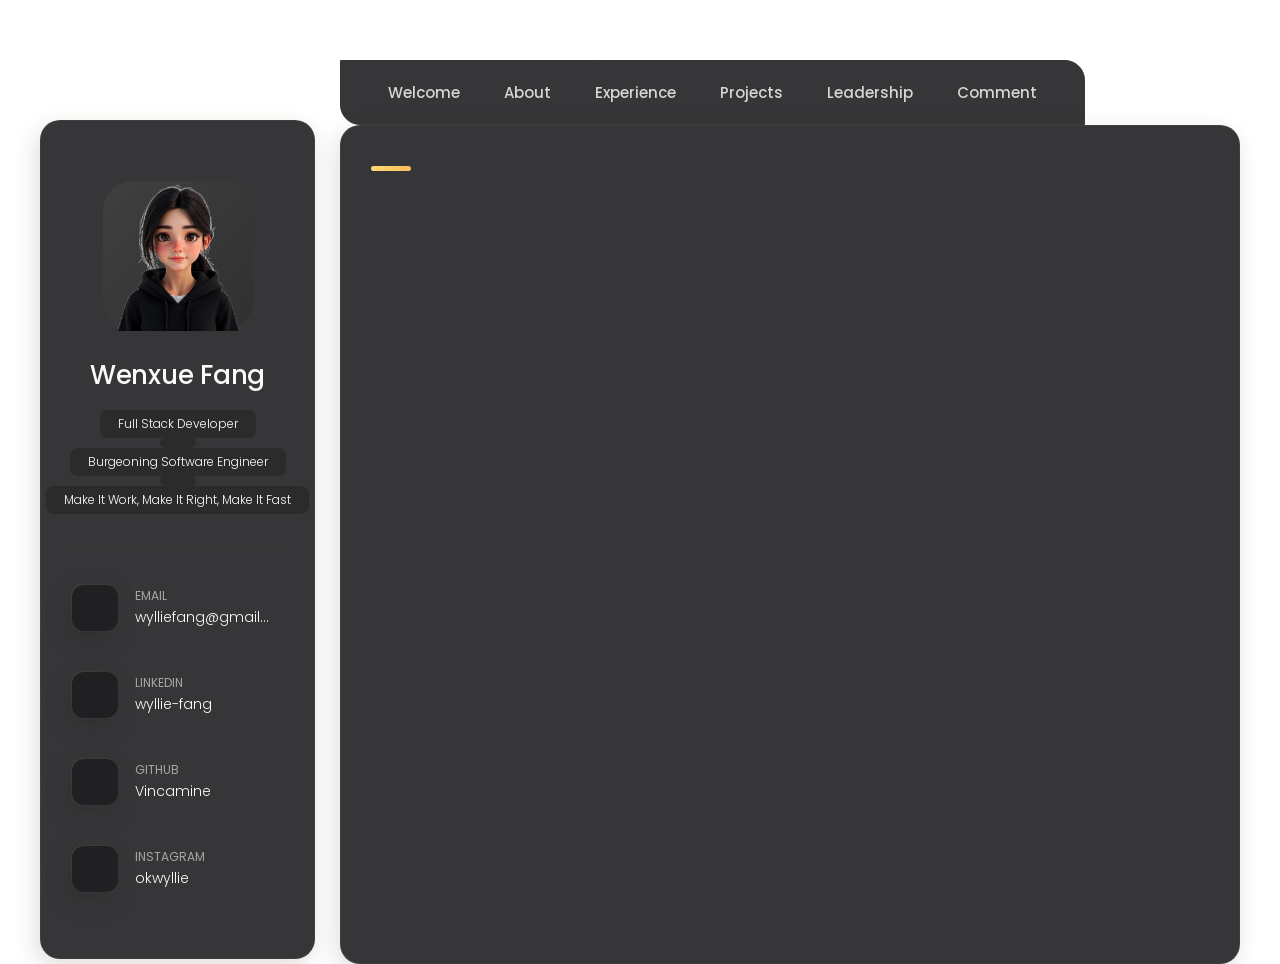
==== index.html @ ad5fe9ae "modify text" ====
<!DOCTYPE html>
<html lang="en">

<head>
  <meta charset="UTF-8">
  <meta http-equiv="X-UA-Compatible" content="IE=edge">
  <meta name="viewport" content="width=device-width, initial-scale=1.0">
  <title>Wenxue(Wyllie)'s E-Portfolio</title>

  <!--
    - favicon
  -->
  <link rel="shortcut icon" href="./assets/images/logo.ico" type="image/x-icon">

  <!--
    - custom css link
  -->
  <link rel="stylesheet" href="./assets/css/style.css">

  <!--
    - google font link
  -->
  <link rel="preconnect" href="https://fonts.googleapis.com">
  <link rel="preconnect" href="https://fonts.gstatic.com" crossorigin>
  <link href="https://fonts.googleapis.com/css2?family=Poppins:wght@300;400;500;600&display=swap" rel="stylesheet">
</head>

<body>

  <!--
    - #MAIN
  -->

  <main>

    <!--
      - #SIDEBAR
    -->

    <aside class="sidebar" data-sidebar>

      <div class="sidebar-info">

        <figure class="avatar-box">
          <img src="./assets/images/my-avatar.png" alt="Wenxue Fang" width="80">
        </figure>

        <div class="info-content">
          <h1 class="name" title="Wenxue Fang">Wenxue Fang</h1>
          <p class="title">Full Stack Developer</p>
          <p class="title"></p>
          <p class="title">Burgeoning Software Engineer</p>
          <p class="title"></p>
          <p class="title">Make It Work, Make It Right, Make It Fast</p>
        </div>

        <button class="info_more-btn" data-sidebar-btn>
          <span>Show Contacts</span>

          <ion-icon name="chevron-down"></ion-icon>
        </button>

      </div>

      <div class="sidebar-info_more">

        <div class="separator"></div>

        <ul class="contacts-list">

          <li class="contact-item">

            <div class="icon-box">
              <ion-icon name="mail-outline"></ion-icon>
            </div>

            <div class="contact-info">
              <p class="contact-title">Email</p>
              
              <a href="mailto:wylliefang@gmail.com" class="contact-link">wylliefang@gmail.com</a>
            </div>

          </li>

          <li class="contact-item">

            <div class="icon-box">
              <ion-icon name="logo-linkedin"></ion-icon>
            </div>

            <div class="contact-info">
              <p class="contact-title">LinkedIn</p>

              <a href="https://www.linkedin.com/in/wyllie-fang/" class="contact-link" target="_blank">wyllie-fang</a>
            </div>

          </li>

          <li class="contact-item">

            <div class="icon-box">
              <ion-icon name="logo-github"></ion-icon>
            </div>

            <div class="contact-info">
              <p class="contact-title">GitHub</p>

              <a href="https://github.com/Vincamine" class="contact-link" target="_blank">Vincamine</a>
            </div>

          </li>

          <li class="contact-item">

            <div class="icon-box">
              <ion-icon name="logo-instagram"></ion-icon>
            </div>

            <div class="contact-info">
              <p class="contact-title">Instagram</p>

              <a href="https://www.instagram.com/okwyllie" class="contact-link" target="_blank">okwyllie</a>
            </div>

          </li>  

        </ul>

        <div class="separator"></div>
      </div>
    </aside>


    <!--
      - #main-content
    -->

    <div class="main-content">

      <!--
        - #NAVBAR
      -->

      <nav class="navbar">

        <ul class="navbar-list">

          <li class="navbar-item">
            <button class="navbar-link" data-nav-link="welcome">Welcome</button>
          </li>

          <li class="navbar-item">
            <button class="navbar-link" data-nav-link="about">About</button>
          </li>

          <li class="navbar-item">
            <button class="navbar-link" data-nav-link="experience">Experience</button>
          </li>

          <li class="navbar-item">
            <button class="navbar-link" data-nav-link="projects">Projects</button>
          </li>

          <li class="navbar-item">
            <button class="navbar-link" data-nav-link="leadership">Leadership</button>
          </li>

          <li class="navbar-item">
            <button class="navbar-link" data-nav-link="comment">Comment</button>
          </li>

        </ul>

      </nav>

      <!--
        - #Welcome
      -->
      <article class="welcome active" data-page="welcome">
        <header>
          <h2 class="h2 article-title"></h2>
        </header>
        
        <!-- <section class="intro-section" data-aos="fade-up" data-aos-duration="1000">
          <div class="intro-content">
            <h3 class="h3">Congratulations, you’ve unlocked a software engineer!</h3>
            <h4 class="h4">
              I architect efficient, resilient, and high-performance solutions that empower developers and captivate users. With Python, JavaScript, Java, Go, and Swift, I craft scalable systems, blending algorithms, system architecture, and cloud computing with a passion for AI and AR.
            </h4>

            <h4 class="h4">
              I’m Wenxue (win-shur) Fang, you can also call me Wyllie. I turn engineering roadblocks into stepping stones.  I build. I solve. I innovate. Let’s go!
            </h4>
          </div>
          
        </section>

        <section class="video-pitch" data-aos="fade-up" data-aos-delay="200">
          <h3 class="section-title">Watch My Pitch</h3>
          <div class="video-container">
            <div class="video-placeholder">
              <ion-icon name="play-circle-outline" class="play-icon"></ion-icon>
              <span>Video Pitch Coming Soon</span>
            </div>
          </div>
        </section>

        <section class="cv-link-section" data-aos="fade-up" data-aos-delay="300">
          <a href="#" class="cv-button apple-button">
            <ion-icon name="document-text-outline"></ion-icon>
            <span>Download CV</span>
          </a>
        </section> -->

      </article>


      <!--
        - #ABOUT
      -->
      <article class="about" data-page="about">
        <header>
          <h2 class="h2 article-title"></h2>
        </header>

        <!--
          - Education
        -->
        <section class="timeline">

          <div class="title-wrapper">
            <div class="icon-box">
              <ion-icon name="book-outline"></ion-icon>
            </div>

            <h3 class="h3">Education</h3>
          </div>

          <ol class="timeline-list">

            <li class="timeline-item">

              <h4 class="h4 timeline-item-title">Northeastern University</h4>

              <span>Sep 2023 — Present</span>

              <p class="timeline-text">
                Master of Science in Computer Science | GPA: 4.0/4.0  
              </p>
            </li>
          </ol>

        </section>

        <!--
          - service
        -->

        <section class="service" data-aos="fade-up" data-aos-delay="200">

          <h3 class="h3 service-title">What I'm Doing</h3>

          <ul class="service-list">

            <li class="service-item" data-aos="flip-left" data-aos-delay="100">

              <div class="service-icon-box">
                <img src="./assets/images/icon-design.svg" alt="design icon" width="40">
              </div>

              <div class="service-content-box">
                <h4 class="h4 service-item-title">Web Development</h4>

                <p class="service-item-text">
                  Building scalable web applications using modern frameworks and best practices.
                </p>
              </div>

            </li>

            <li class="service-item" data-aos="flip-left" data-aos-delay="200">

              <div class="service-icon-box">
                <img src="./assets/images/icon-dev.svg" alt="Web development icon" width="40">
              </div>

              <div class="service-content-box">
                <h4 class="h4 service-item-title">Mobile Applications</h4>

                <p class="service-item-text">
                  Developing cross-platform mobile applications in ios that provide seamless experiences.
                </p>
              </div>

            </li>

            <li class="service-item" data-aos="flip-left" data-aos-delay="300">

              <div class="service-icon-box">
                <img src="./assets/images/icon-app.svg" alt="mobile app icon" width="40">
              </div>

              <div class="service-content-box">
                <h4 class="h4 service-item-title">System Design</h4>

                <p class="service-item-text">
                  I love System Design
                </p>
              </div>

            </li>

            <li class="service-item" data-aos="flip-left" data-aos-delay="400">

              <div class="service-icon-box">
                <img src="./assets/images/icon-photo.svg" alt="camera icon" width="40">
              </div>

              <div class="service-content-box">
                <h4 class="h4 service-item-title">Cloud Architecture</h4>

                <p class="service-item-text">
                  Designing and implementing scalable, resilient cloud-based solutions.
                </p>
              </div>

            </li>

          </ul>

        </section>


        <!--
          - testimonials
        -->

        <section class="testimonials" data-aos="fade-up" data-aos-delay="300">

          <h3 class="h3 testimonials-title">Testimonials</h3>

          <ul class="testimonials-list has-scrollbar">

            <li class="testimonials-item" data-aos="zoom-in" data-aos-delay="100">
              <div class="content-card" data-testimonials-item>

                <figure class="testimonials-avatar-box">
                  <img src="./assets/images/avatar-1.png" alt="Daniel lewis" width="60" data-testimonials-avatar>
                </figure>

                <h4 class="h4 testimonials-item-title" data-testimonials-title>Tony</h4>

                <div class="testimonials-text" data-testimonials-text>
                  <p>
                    Wyllie is an exceptional engineer with a keen eye for detail and the ability to solve complex problems elegantly.
                  </p>
                </div>

              </div>
            </li>

            <li class="testimonials-item" data-aos="zoom-in" data-aos-delay="200">
              <div class="content-card" data-testimonials-item>

                <figure class="testimonials-avatar-box">
                  <img src="./assets/images/avatar-2.png" alt="Jessica miller" width="60" data-testimonials-avatar>
                </figure>

                <h4 class="h4 testimonials-item-title" data-testimonials-title>Tamara</h4>

                <div class="testimonials-text" data-testimonials-text>
                  <p>
                    Working with Wyllie has been a transformative experience. His innovative approach to engineering challenges is inspiring.
                  </p>
                </div>

              </div>
            </li>

            <li class="testimonials-item" data-aos="zoom-in" data-aos-delay="300">
              <div class="content-card" data-testimonials-item>

                <figure class="testimonials-avatar-box">
                  <img src="./assets/images/avatar-3.png" alt="Emily evans" width="60" data-testimonials-avatar>
                </figure>

                <h4 class="h4 testimonials-item-title" data-testimonials-title>Theo</h4>

                <div class="testimonials-text" data-testimonials-text>
                  <p>
                    Wyllie's attention to both technical excellence and user experience sets him apart as a truly visionary developer.
                  </p>
                </div>

              </div>
            </li>

          </ul>

        </section>
      </article>
  
      <!--
        - #EXPERIENCE
      -->
      <article class="experience" data-page="experience">
        <header>
          <h2 class="h2 article-title"></h2>
        </header>

        

        <section class="timeline">

          <div class="title-wrapper">
            <div class="icon-box">
              <ion-icon name="book-outline"></ion-icon>
            </div>

            <h3 class="h3">Experience</h3>
          </div>

          <ol class="timeline-list">

            <li class="timeline-item">

              <h4 class="h4 timeline-item-title">Software Engineer Intern</h4>

              <span>2015 — Present</span>

              <p class="timeline-text">
                Fill me in
              </p>

            </li>

            <li class="timeline-item">

              <h4 class="h4 timeline-item-title">Software Engineer</h4>

              <span>2013 — 2015</span>

              <p class="timeline-text">
                Fill me in
              </p>

            </li>

            <li class="timeline-item">

              <h4 class="h4 timeline-item-title">Founder & Owner & Full Stack Software Developer</h4>

              <span>2010 — 2013</span>

              <p class="timeline-text">
                Fill me in
              </p>

            </li>

          </ol>

        </section>

      </article>

      <!--
        - #PROJECTS
      -->
      <article class="projects" data-page="projects">
        <header>
          <h2 class="h2 article-title"></h2>
        </header>

        <section class="projects">

          <ul class="filter-list">

            <li class="filter-item">
              <button class="active" data-filter-btn>All</button>
            </li>

            <li class="filter-item">
              <button data-filter-btn>Web design</button>
            </li>

            <li class="filter-item">
              <button data-filter-btn>Applications</button>
            </li>

            <li class="filter-item">
              <button data-filter-btn>Web development</button>
            </li>

          </ul>

          <div class="filter-select-box">

            <button class="filter-select" data-select>

              <div class="select-value" data-select-value>Select category</div>

              <div class="select-icon">
                <ion-icon name="chevron-down"></ion-icon>
              </div>

            </button>

            <ul class="select-list">

              <li class="select-item">
                <button data-select-item>All</button>
              </li>

              <li class="select-item">
                <button data-select-item>Web design</button>
              </li>

              <li class="select-item">
                <button data-select-item>Applications</button>
              </li>

              <li class="select-item">
                <button data-select-item>Web development</button>
              </li>

            </ul>

          </div>

          <ul class="project-list">

            <li class="project-item  active" data-filter-item data-category="web development">
              <a href="#">

                <figure class="project-img">
                  <div class="project-item-icon-box">
                    <ion-icon name="eye-outline"></ion-icon>
                  </div>

                  <img src="./assets/images/project-1.jpg" alt="project-1" loading="lazy">
                </figure>

                <h3 class="project-title">project-1</h3>

                <p class="project-category">Web development</p>

              </a>
            </li>

            <li class="project-item  active" data-filter-item data-category="web development">
              <a href="#">

                <figure class="project-img">
                  <div class="project-item-icon-box">
                    <ion-icon name="eye-outline"></ion-icon>
                  </div>

                  <img src="./assets/images/project-2.png" alt="project-2" loading="lazy">
                </figure>

                <h3 class="project-title">project-2</h3>

                <p class="project-category">Web development</p>

              </a>
            </li>

            <li class="project-item  active" data-filter-item data-category="web design">
              <a href="#">

                <figure class="project-img">
                  <div class="project-item-icon-box">
                    <ion-icon name="eye-outline"></ion-icon>
                  </div>

                  <img src="./assets/images/project-3.jpg" alt="project-3" loading="lazy">
                </figure>

                <h3 class="project-title">project-3</h3>

                <p class="project-category">Web design</p>

              </a>
            </li>

            <li class="project-item  active" data-filter-item data-category="applications">
              <a href="#">

                <figure class="project-img">
                  <div class="project-item-icon-box">
                    <ion-icon name="eye-outline"></ion-icon>
                  </div>

                  <img src="./assets/images/project-4.png" alt="project-4" loading="lazy">
                </figure>

                <h3 class="project-title">project-4</h3>

                <p class="project-category">Applications</p>

              </a>
            </li>

            <li class="project-item  active" data-filter-item data-category="web design">
              <a href="#">

                <figure class="project-img">
                  <div class="project-item-icon-box">
                    <ion-icon name="eye-outline"></ion-icon>
                  </div>

                  <img src="./assets/images/project-5.png" alt="project-5" loading="lazy">
                </figure>

                <h3 class="project-title">project-5</h3>

                <p class="project-category">Web design</p>

              </a>
            </li>

            <li class="project-item  active" data-filter-item data-category="web design">
              <a href="#">

                <figure class="project-img">
                  <div class="project-item-icon-box">
                    <ion-icon name="eye-outline"></ion-icon>
                  </div>

                  <img src="./assets/images/project-6.png" alt="project-6" loading="lazy">
                </figure>

                <h3 class="project-title">project-6</h3>

                <p class="project-category">Web design</p>

              </a>
            </li>

            <li class="project-item  active" data-filter-item data-category="web development">
              <a href="#">

                <figure class="project-img">
                  <div class="project-item-icon-box">
                    <ion-icon name="eye-outline"></ion-icon>
                  </div>

                  <img src="./assets/images/project-7.png" alt="project-7" loading="lazy">
                </figure>

                <h3 class="project-title">project-7</h3>

                <p class="project-category">Web development</p>

              </a>
            </li>

          </ul>

        </section>

      </article>

      <!--
        - #LEADERSHIP
      -->
      <article class="leadership" data-page="leadership">
        <header>
          <h2 class="h2 article-title"></h2>
        </header>

        <!-- <section class="leadership-philosophy" data-aos="fade-up">
          <h3 class="h3">My Leadership Approach</h3>
          
          <div class="philosophy-content">
            <p>
              I believe in customer-centered product development that prioritizes solving real user problems. My approach focuses on empathy, clarity, and continuous iteration.
            </p>
            
            <div class="leadership-principles" data-aos="fade-up" data-aos-delay="200">
              <div class="principle-item">
                <div class="principle-icon">
                  <ion-icon name="people-outline"></ion-icon>
                </div>
                <div class="principle-content">
                  <h4>Empathetic Leadership</h4>
                  <p>Understanding team members' strengths and creating an environment where everyone can thrive.</p>
                </div>
              </div>
              
              <div class="principle-item">
                <div class="principle-icon">
                  <ion-icon name="bulb-outline"></ion-icon>
                </div>
                <div class="principle-content">
                  <h4>Innovation Focus</h4>
                  <p>Encouraging creative thinking and calculated risk-taking to drive breakthrough solutions.</p>
                </div>
              </div>
              
              <div class="principle-item">
                <div class="principle-icon">
                  <ion-icon name="analytics-outline"></ion-icon>
                </div>
                <div class="principle-content">
                  <h4>Data-Driven Decisions</h4>
                  <p>Using metrics and feedback to continuously improve products and processes.</p>
                </div>
              </div>
            </div>
          </div>
        </section> -->
      
      </article>

      <!--
        - #COMMENT
      -->
      <article class="comment" data-page="comment">
        <header>
          <h2 class="h2 article-title"></h2>
        </header>
        
        <section class="mapbox" data-mapbox>
          <figure>
            <iframe
              src="https://www.google.com/maps/embed?pb=!1m18!1m12!1m3!1d199666.5651251294!2d-121.58334177520186!3d38.56165006739519!2m3!1f0!2f0!3f0!3m2!1i1024!2i768!4f13.1!3m3!1m2!1s0x809ac672b28397f9%3A0x921f6aaa74197fdb!2sSacramento%2C%20CA%2C%20USA!5e0!3m2!1sen!2sbd!4v1647608789441!5m2!1sen!2sbd"
              width="400" height="300" loading="lazy"></iframe>
          </figure>
        </section>

        <section class="contact-form">

          <h3 class="h3 form-title">Contact Form</h3>

          <form action="#" class="form" data-form>

            <div class="input-wrapper">
              <input type="text" name="fullname" class="form-input" placeholder="Full name" required data-form-input>

              <input type="email" name="email" class="form-input" placeholder="Email address" required data-form-input>
            </div>

            <textarea name="message" class="form-input" placeholder="Your Message" required data-form-input></textarea>

            <button class="form-btn" type="submit" disabled data-form-btn>
              <ion-icon name="paper-plane"></ion-icon>
              <span>Send Message</span>
            </button>

          </form>

        </section>

      </article>

    </div>

  </main>


  <!--
    - custom js link
  -->
  <script src="./assets/js/script.js"></script>

  <!--
    - ionicon link
  -->
  <script type="module" src="https://unpkg.com/ionicons@5.5.2/dist/ionicons/ionicons.esm.js"></script>
  <script nomodule src="https://unpkg.com/ionicons@5.5.2/dist/ionicons/ionicons.js"></script>
  
  <script src="water-ripple.js"></script>

  <div class="background-fallback"></div>


</body>

</html>
---- assets/css/style.css ----
/*-----------------------------------*\
  #style.css
\*-----------------------------------*/

/**
 * copyright 2022 @codewithsadee
 */ 

/*-----------------------------------*\
  #CUSTOM PROPERTY
\*-----------------------------------*/

:root {

  /**
   * colors
   */

  /* gradient */

  --bg-gradient-onyx: linear-gradient(
    to bottom right, 
    hsl(240, 1%, 25%) 3%, 
    hsl(0, 0%, 19%) 97%
  );
  --bg-gradient-jet: linear-gradient(
    to bottom right, 
    hsla(240, 1%, 18%, 0.251) 0%, 
    hsla(240, 2%, 11%, 0) 100%
  ), hsl(240, 2%, 13%);
  --bg-gradient-yellow-1: linear-gradient(
    to bottom right, 
    hsl(45, 100%, 71%) 0%, 
    hsla(36, 100%, 69%, 0) 50%
  );
  --bg-gradient-yellow-2: linear-gradient(
    135deg, 
    hsla(45, 100%, 71%, 0.251) 0%, 
    hsla(35, 100%, 68%, 0) 59.86%
  ), hsl(240, 2%, 13%);
  --border-gradient-onyx: linear-gradient(
    to bottom right, 
    hsl(0, 0%, 25%) 0%, 
    hsla(0, 0%, 25%, 0) 50%
  );
  --text-gradient-yellow: linear-gradient(
    to right, 
    hsl(45, 100%, 72%), 
    hsl(35, 100%, 68%)
  );

  /* solid */

   --jet: hsl(0, 0%, 22%);
   --onyx: hsl(240, 1%, 17%);
   --eerie-black-1: hsl(240, 2%, 13%);
   --eerie-black-2: hsl(240, 2%, 12%);
   --smoky-black: hsl(0, 0%, 7%);
   --white-1: hsl(0, 0%, 100%);
   --white-2: hsl(0, 0%, 98%);
   --orange-yellow-crayola: hsl(45, 100%, 72%);
   --vegas-gold: hsl(45, 54%, 58%);
   --light-gray: hsl(0, 0%, 84%);
   --light-gray-70: hsla(0, 0%, 84%, 0.7);
   --bittersweet-shimmer: hsl(0, 43%, 51%);
   --apple-blue: hsl(210, 100%, 50%);
   --apple-gray: hsl(0, 0%, 15%);
   --apple-silver: hsl(0, 0%, 88%);


   /* Apple-inspired gradients */
  --apple-gradient-blue: linear-gradient(
    135deg,
    hsl(199, 98%, 48%) 0%,
    hsl(199, 98%, 58%) 100%
  );
  --apple-gradient-black: linear-gradient(
    to bottom,
    hsl(0, 0%, 20%) 0%,
    hsl(0, 0%, 10%) 100%
  );

  /**
   * typography
   */

  /* font-family */
  --ff-poppins: 'Poppins', sans-serif;

  /* font-size */
  --fs-1: 24px;
  --fs-2: 18px;
  --fs-3: 17px;
  --fs-4: 16px;
  --fs-5: 15px;
  --fs-6: 14px;
  --fs-7: 13px;
  --fs-8: 11px;

  /* font-weight */
  --fw-300: 300;
  --fw-400: 400;
  --fw-500: 500;
  --fw-600: 600;

  /**
   * shadow
   */
  
  --shadow-1: -4px 8px 24px hsla(0, 0%, 0%, 0.25);
  --shadow-2: 0 16px 30px hsla(0, 0%, 0%, 0.25);
  --shadow-3: 0 16px 40px hsla(0, 0%, 0%, 0.25);
  --shadow-4: 0 25px 50px hsla(0, 0%, 0%, 0.15);
  --shadow-5: 0 24px 80px hsla(0, 0%, 0%, 0.25);

  /**
   * transition
   */

  --transition-1: 0.25s ease;
  --transition-2: 0.5s ease-in-out;
}

/*-----------------------------------*\
  #RESET
\*-----------------------------------*/

*, *::before, *::after {
  margin: 0;
  padding: 0;
  box-sizing: border-box;
}

a { text-decoration: none; }

li { list-style: none; }

img, ion-icon, a, button, time, span { display: block; }

button {
  font: inherit;
  background: none;
  border: none;
  text-align: left;
  cursor: pointer;
}

input, textarea {
  display: block;
  width: 100%;
  background: none;
  font: inherit;
}

::selection {
  background: var(--orange-yellow-crayola);
  color: var(--smoky-black);
}

:focus { outline-color: var(--orange-yellow-crayola); }

html { font-family: var(--ff-poppins); }

/* body { 
  background: var(--smoky-black);
  color: var(--white-2);
} */

/*-----------------------------------*\
  #REUSED STYLE
\*-----------------------------------*/

.sidebar,
article {
  background: var(--eerie-black-2);
  border: 1px solid var(--jet);
  border-radius: 20px;
  padding: 15px;
  box-shadow: var(--shadow-1);
  z-index: 1;
}

.separator {
  width: 100%;
  height: 1px;
  background: var(--jet);
  margin: 16px 0;
}

.icon-box {
  position: relative;
  background: var(--border-gradient-onyx);
  width: 30px;
  height: 30px;
  border-radius: 8px;
  display: flex;
  justify-content: center;
  align-items: center;
  font-size: 16px;
  color: var(--orange-yellow-crayola);
  box-shadow: var(--shadow-1);
  z-index: 1;
}

.icon-box::before {
  content: "";
  position: absolute;
  inset: 1px;
  background: var(--eerie-black-1);
  border-radius: inherit;
  z-index: -1;
}

.icon-box ion-icon { --ionicon-stroke-width: 35px; }

article { display: none; }

article.active {
  display: block;
  animation: fade 0.5s ease backwards;
}

@keyframes fade {
  0% { opacity: 0; }
  100% { opacity: 1; }
}

.h2,
.h3,
.h4,
.h5 {
  color: var(--white-2);
  text-transform: capitalize;
}

.h2 { font-size: var(--fs-1); }
.h3 { font-size: var(--fs-2); }
.h4 { font-size: var(--fs-4); }
.h5 {
  font-size: var(--fs-7);
  font-weight: var(--fw-500);
}

.article-title {
  position: relative;
  padding-bottom: 7px;
  margin-bottom: 30px;
}

.article-title::after {
  content: "";
  position: absolute;
  bottom: 0;
  left: 0;
  width: 30px;
  height: 3px;
  background: var(--text-gradient-yellow);
  border-radius: 3px;
}

.has-scrollbar::-webkit-scrollbar {
  width: 5px; /* for vertical scrollbar */
  height: 5px; /* for horizontal scrollbar */
}

.has-scrollbar::-webkit-scrollbar-track {
  background: var(--onyx);
  border-radius: 5px;
}

.has-scrollbar::-webkit-scrollbar-thumb {
  background: var(--orange-yellow-crayola);
  border-radius: 5px;
}

.has-scrollbar::-webkit-scrollbar-button { width: 20px; }

.content-card {
  position: relative;
  background: var(--border-gradient-onyx);
  padding: 15px;
  padding-top: 45px;
  border-radius: 14px;
  box-shadow: var(--shadow-2);
  cursor: pointer;
  z-index: 1;
}

.content-card::before {
  content: "";
  position: absolute;
  inset: 1px;
  background: var(--bg-gradient-jet);
  border-radius: inherit;
  z-index: -1;
}

/*-----------------------------------*\
  #MAIN
\*-----------------------------------*/

main {
  margin: 15px 12px;
  margin-bottom: 75px;
  min-width: 259px;
}

/*-----------------------------------*\
  #SIDEBAR
\*-----------------------------------*/

.sidebar {
  margin-bottom: 15px;
  max-height: 112px;
  overflow: hidden;
  transition: var(--transition-2);
}

.sidebar.active { max-height: 405px; }

.sidebar-info {
  position: relative;
  display: flex;
  justify-content: flex-start;
  align-items: center;
  gap: 15px;
}

.avatar-box {
  background: var(--bg-gradient-onyx);
  border-radius: 20px;
}

.info-content .name {
  color: var(--white-2);
  font-size: var(--fs-3);
  font-weight: var(--fw-500);
  letter-spacing: -0.25px;
  margin-bottom: 10px;
}

.info-content .title {
  color: var(--white-1);
  background: var(--onyx);
  font-size: var(--fs-8);
  font-weight: var(--fw-300);
  width: max-content;
  padding: 3px 12px;
  border-radius: 8px;
}

.info_more-btn {
  position: absolute;
  top: -15px;
  right: -15px;
  border-radius: 0 15px;
  font-size: 13px;
  color: var(--orange-yellow-crayola);
  background: var(--border-gradient-onyx);
  padding: 10px;
  box-shadow: var(--shadow-2);
  transition: var(--transition-1);
  z-index: 1;
}

.info_more-btn::before {
  content: "";
  position: absolute;
  inset: 1px;
  border-radius: inherit;
  background: var(--bg-gradient-jet);
  transition: var(--transition-1);
  z-index: -1;
}

.info_more-btn:hover,
.info_more-btn:focus { background: var(--bg-gradient-yellow-1); }

.info_more-btn:hover::before,
.info_more-btn:focus::before { background: var(--bg-gradient-yellow-2); }

.info_more-btn span { display: none; }

.sidebar-info_more {
  opacity: 0;
  visibility: hidden;
  transition: var(--transition-2);
}

.sidebar.active .sidebar-info_more {
  opacity: 1;
  visibility: visible;
}

.contacts-list {
  display: grid;
  grid-template-columns: 1fr;
  gap: 16px;
}

.contact-item {
  min-width: 100%;
  display: flex;
  align-items: center;
  gap: 16px;
}

.contact-info {
  overflow: hidden;
  display: flex;
  flex-direction: column;
  width: 100%;
  max-width: calc(100% - 46px);
  padding-right: 15px;
  margin: 8px 0;
}

.contact-title {
  color: var(--light-gray-70);
  font-size: var(--fs-8);
  text-transform: uppercase;
  margin-bottom: 2px;
}

.contact-info :is(.contact-link, time, address) {
  color: var(--white-2);
  font-size: var(--fs-7);
}

.contact-link {
  display: inline-block;
  width: auto;
  max-width: 100%;
  overflow: hidden;
  text-overflow: ellipsis;
  white-space: nowrap;
  font-size: 13px;
  color: #FAFAFA;
  font-family: Poppins, sans-serif;
}

.contact-info address { font-style: normal; }

.social-list {
  display: flex;
  justify-content: flex-start;
  align-items: center;
  gap: 15px;
  padding-bottom: 4px;
  padding-left: 7px;
}

.social-item .social-link {
  color: var(--light-gray-70);
  font-size: 18px;
}

.social-item .social-link:hover { color: var(--light-gray); }

/*-----------------------------------*\
  #NAVBAR
\*-----------------------------------*/

.navbar {
  position: fixed;
  bottom: 0;
  left: 0;
  width: 100%;
  background: hsla(240, 1%, 17%, 0.75);
  backdrop-filter: blur(10px);
  border: 1px solid var(--jet);
  border-radius: 12px 12px 0 0;
  box-shadow: var(--shadow-2);
  z-index: 5;
}

.navbar-list {
  display: flex;
  flex-wrap: wrap;
  justify-content: center;
  align-items: center;
  padding: 0 10px;
}

.navbar-link {
  color: var(--light-gray);
  font-size: var(--fs-8);
  padding: 20px 7px;
  transition: transform 0.2s, box-shadow 0.2s, color var(--transition-1);
}

.navbar-link:hover {
  color: var(--light-gray-70);
  transform: translateY(-3px);
  box-shadow: 0 5px 15px rgba(0, 0, 0, 0.3);
}

.navbar-link:active {
  transform: scale(0.95);
  color: var(--orange-yellow-crayola);
  box-shadow: 0 0 8px rgba(74, 134, 232, 0.7);
}

.navbar-link.active { color: var(--orange-yellow-crayola); }

/*-----------------------------------*\
  #ABOUT
\*-----------------------------------*/

.about .article-title { margin-bottom: 15px; }

.about-text {
  color: var(--light-gray);
  font-size: var(--fs-6);
  font-weight: var(--fw-300);
  line-height: 1.6;
}

.about-text p { margin-bottom: 15px; }

/**
 * #service 
 */

.service { margin-bottom: 35px; }

.service-title { margin-bottom: 20px; }

.service-list {
  display: grid;
  grid-template-columns: 1fr;
  gap: 20px;
}

.service-item {
  position: relative;
  background: var(--border-gradient-onyx);
  padding: 20px;
  border-radius: 14px;
  box-shadow: var(--shadow-2);
  z-index: 1;
}

.service-item::before {
  content: "";
  position: absolute;
  inset: 1px;
  background: var(--bg-gradient-jet);
  border-radius: inherit;
  z-index: -1;
}

.service-icon-box { margin-bottom: 10px; }

.service-icon-box img { margin: auto; }

.service-content-box { text-align: center; }

.service-item-title { margin-bottom: 7px; }

.service-item-text {
  color: var(--light-gray);
  font-size: var(--fs-6);
  font-weight: var(--fw-3);
  line-height: 1.6;
}

/**
 * #testimonials 
 */

.testimonials { margin-bottom: 30px; }

.testimonials-title { margin-bottom: 20px; }

.testimonials-list {
  display: flex;
  justify-content: flex-start;
  align-items: flex-start;
  gap: 15px;
  margin: 0 -15px;
  padding: 25px 15px;
  padding-bottom: 35px;
  overflow-x: auto;
  scroll-behavior: smooth;
  overscroll-behavior-inline: contain;
  scroll-snap-type: inline mandatory;
}

.testimonials-item {
  min-width: 100%;
  scroll-snap-align: center;
}

.testimonials-avatar-box {
  position: absolute;
  top: 0;
  left: 0;
  transform: translate(15px, -25px);
  background: var(--bg-gradient-onyx);
  border-radius: 14px;
  box-shadow: var(--shadow-1);
}

.testimonials-item-title { margin-bottom: 7px; }

.testimonials-text {
  color: var(--light-gray);
  font-size: var(--fs-6);
  font-weight: var(--fw-300);
  line-height: 1.6;
  display: -webkit-box;
  line-clamp: 4;
  -webkit-line-clamp: 4;
  -webkit-box-orient: vertical;
  overflow: hidden;
}

/**
 * #testimonials-modal
 */

.modal-container {
  position: fixed;
  top: 0;
  left: 0;
  width: 100%;
  height: 100%;
  display: flex;
  justify-content: center;
  align-items: center;
  overflow-y: auto;
  overscroll-behavior: contain;
  z-index: 20;
  pointer-events: none;
  visibility: hidden;
}

.modal-container::-webkit-scrollbar { display: none; }

.modal-container.active {
  pointer-events: all;
  visibility: visible;
}

.overlay {
  position: fixed;
  top: 0;
  left: 0;
  width: 100%;
  height: 100vh;
  background: hsl(0, 0%, 5%);
  opacity: 0;
  visibility: hidden;
  pointer-events: none;
  z-index: 1;
  transition: var(--transition-1);
}

.overlay.active {
  opacity: 0.8;
  visibility: visible;
  pointer-events: all;
}

.testimonials-modal {
  background: var(--eerie-black-2);
  position: relative;
  padding: 15px;
  margin: 15px 12px;
  border: 1px solid var(--jet);
  border-radius: 14px;
  box-shadow: var(--shadow-5);
  transform: scale(1.2);
  opacity: 0;
  transition: var(--transition-1);
  z-index: 2;
}

.modal-container.active .testimonials-modal {
  transform: scale(1);
  opacity: 1;
}

.modal-close-btn {
  position: absolute;
  top: 15px;
  right: 15px;
  background: var(--onyx);
  border-radius: 8px;
  width: 32px;
  height: 32px;
  display: flex;
  justify-content: center;
  align-items: center;
  color: var(--white-2);
  font-size: 18px;
  opacity: 0.7;
}

.modal-close-btn:hover,
.modal-close-btn:focus { opacity: 1; }

.modal-close-btn ion-icon { --ionicon-stroke-width: 50px; }

.modal-avatar-box {
  background: var(--bg-gradient-onyx);
  width: max-content;
  border-radius: 14px;
  margin-bottom: 15px;
  box-shadow: var(--shadow-2);
}

.modal-img-wrapper > img { display: none; }

.modal-title { margin-bottom: 4px; }

.modal-content time {
  font-size: var(--fs-6);
  color: var(--light-gray-70);
  font-weight: var(--fw-300);
  margin-bottom: 10px;
}

.modal-content p {
  color: var(--light-gray);
  font-size: var(--fs-6);
  font-weight: var(--fw-300);
  line-height: 1.6;
}

/*-----------------------------------*\
  #RESUME
\*-----------------------------------*/

/**
 * education and experience 
 */

.timeline { margin-bottom: 30px; }

.timeline .title-wrapper {
  display: flex;
  align-items: center;
  gap: 15px;
  margin-bottom: 25px;
}

.timeline-list {
  font-size: var(--fs-6);
  margin-left: 45px;
}

.timeline-item { position: relative; }

.timeline-item:not(:last-child) { margin-bottom: 20px; }

.timeline-item-title {
  font-size: var(--fs-6);
  line-height: 1.3;
  margin-bottom: 7px;
}

.timeline-list span {
  color: var(--vegas-gold);
  font-weight: var(--fw-400);
  line-height: 1.6;
}

.timeline-item:not(:last-child)::before {
  content: "";
  position: absolute;
  top: -25px;
  left: -30px;
  width: 1px;
  height: calc(100% + 50px);
  background: var(--jet);
}

.timeline-item::after {
  content: "";
  position: absolute;
  top: 5px;
  left: -33px;
  height: 6px;
  width: 6px;
  background: var(--text-gradient-yellow);
  border-radius: 50%;
  box-shadow: 0 0 0 4px var(--jet);
}

.timeline-text {
  color: var(--light-gray);
  font-weight: var(--fw-300);
  line-height: 1.6;
}

/*-----------------------------------*\
  #PORTFOLIO
\*-----------------------------------*/

.filter-list { display: none; }

.filter-select-box {
  position: relative;
  margin-bottom: 25px;
}

.filter-select {
  background: var(--eerie-black-2);
  color: var(--light-gray);
  display: flex;
  justify-content: space-between;
  align-items: center;
  width: 100%;
  padding: 12px 16px;
  border: 1px solid var(--jet);
  border-radius: 14px;
  font-size: var(--fs-6);
  font-weight: var(--fw-300);
}

.filter-select.active .select-icon { transform: rotate(0.5turn); }

.select-list {
  background: var(--eerie-black-2);
  position: absolute;
  top: calc(100% + 6px);
  width: 100%;
  padding: 6px;
  border: 1px solid var(--jet);
  border-radius: 14px;
  z-index: 2;
  opacity: 0;
  visibility: hidden;
  pointer-events: none;
  transition: 0.15s ease-in-out;
}

.filter-select.active + .select-list {
  opacity: 1;
  visibility: visible;
  pointer-events: all;
}

.select-item button {
  background: var(--eerie-black-2);
  color: var(--light-gray);
  font-size: var(--fs-6);
  font-weight: var(--fw-300);
  text-transform: capitalize;
  width: 100%;
  padding: 8px 10px;
  border-radius: 8px;
}

.select-item button:hover { --eerie-black-2: hsl(240, 2%, 20%); }

.project-list {
  display: grid;
  grid-template-columns: 1fr;
  gap: 30px;
  margin-bottom: 10px;
}

.project-item { display: none; }

.project-item.active {
  display: block;
  animation: scaleUp 0.25s ease forwards;
}

@keyframes scaleUp {
  0% { transform: scale(0.5); }
  100% { transform: scale(1); }
}

.project-item > a { width: 100%; }

.project-img {
  position: relative;
  width: 100%;
  height: 200px;
  border-radius: 16px;
  overflow: hidden;
  margin-bottom: 15px;
}

.project-img::before {
  content: "";
  position: absolute;
  top: 0;
  left: 0;
  width: 100%;
  height: 100%;
  background: transparent;
  z-index: 1;
  transition: var(--transition-1);
}

.project-item > a:hover .project-img::before { background: hsla(0, 0%, 0%, 0.5); }

.project-item-icon-box {
  --scale: 0.8;
  background: var(--jet);
  color: var(--orange-yellow-crayola);
  position: absolute;
  top: 50%;
  left: 50%;
  transform: translate(-50%, -50%) scale(var(--scale));
  font-size: 20px;
  padding: 18px;
  border-radius: 12px;
  opacity: 0;
  z-index: 1;
  transition: var(--transition-1);
}

.project-item > a:hover .project-item-icon-box {
  --scale: 1;
  opacity: 1;
}

.project-item-icon-box ion-icon { --ionicon-stroke-width: 50px; }

.project-img img {
  width: 100%;
  height: 100%;
  object-fit: cover;
  transition: var(--transition-1);
}

.project-item > a:hover img { transform: scale(1.1); }

.project-title,
.project-category { margin-left: 10px; }

.project-title {
  color: var(--white-2);
  font-size: var(--fs-5);
  font-weight: var(--fw-400);
  text-transform: capitalize;
  line-height: 1.3;
}

.project-category {
  color: var(--light-gray-70);
  font-size: var(--fs-6);
  font-weight: var(--fw-300);
}

/*-----------------------------------*\
  #CONTACT
\*-----------------------------------*/

.mapbox {
  position: relative;
  height: 250px;
  width: 100%;
  border-radius: 16px;
  margin-bottom: 30px;
  border: 1px solid var(--jet);
  overflow: hidden;
}

.mapbox figure { height: 100%; }

.mapbox iframe {
  width: 100%;
  height: 100%;
  border: none;
  filter: grayscale(1) invert(1);
}

.contact-form { margin-bottom: 10px; }

.form-title { margin-bottom: 20px; }

.input-wrapper {
  display: grid;
  grid-template-columns: 1fr;
  gap: 25px;
  margin-bottom: 25px;
}

.form-input {
  color: var(--white-2);
  font-size: var(--fs-6);
  font-weight: var(--fw-400);
  padding: 13px 20px;
  border: 1px solid var(--jet);
  border-radius: 14px;
  outline: none;
}

.form-input::placeholder { font-weight: var(--fw-500); }

.form-input:focus { border-color: var(--orange-yellow-crayola); }

textarea.form-input {
  min-height: 100px;
  height: 120px;
  max-height: 200px;
  resize: vertical;
  margin-bottom: 25px;
}

textarea.form-input::-webkit-resizer { display: none; }

.form-input:focus:invalid { border-color: var(--bittersweet-shimmer); }

.form-btn {
  position: relative;
  width: 100%;
  background: var(--border-gradient-onyx);
  color: var(--orange-yellow-crayola);
  display: flex;
  justify-content: center;
  align-items: center;
  gap: 10px;
  padding: 13px 20px;
  border-radius: 14px;
  font-size: var(--fs-6);
  text-transform: capitalize;
  box-shadow: var(--shadow-3);
  z-index: 1;
  transition: var(--transition-1);
}

.form-btn::before {
  content: "";
  position: absolute;
  inset: 1px;
  background: var(--bg-gradient-jet);
  border-radius: inherit;
  z-index: -1;
  transition: var(--transition-1);
}

.form-btn ion-icon { font-size: 16px; }

.form-btn:hover { background: var(--bg-gradient-yellow-1); }

.form-btn:hover::before { background: var(--bg-gradient-yellow-2); }

.form-btn:disabled {
  opacity: 0.7;
  cursor: not-allowed;
}

.form-btn:disabled:hover { background: var(--border-gradient-onyx); }

.form-btn:disabled:hover::before { background: var(--bg-gradient-jet); }

/*-----------------------------------*\
  #RESPONSIVE
\*-----------------------------------*/

/* Default styles are mobile-first */

/* Extra small devices (480px and up) */
@media (min-width: 480px) {
  .project-img,
  .blog-banner-box { height: auto; }
  
  .clients-item { min-width: calc(33.33% - 10px); }
}

/* Small devices (580px and up) */
@media (min-width: 580px) {
  /* Typography updates */
  :root {
    --fs-1: 32px;
    --fs-2: 24px;
    --fs-3: 26px;
    --fs-4: 18px;
    --fs-6: 15px;
    --fs-7: 15px;
    --fs-8: 12px;
  }

  /* Sidebar & article layout */
  .sidebar, article {
    width: 520px;
    margin-inline: auto;
    padding: 30px;
  }

  /* Article title styling */
  .article-title {
    font-weight: var(--fw-600);
    padding-bottom: 15px;
  }

  .article-title::after {
    width: 40px;
    height: 5px;
  }

  /* Icon box sizing */
  .icon-box {
    width: 48px;
    height: 48px;
    border-radius: 12px;
    font-size: 18px;
  }

  /* Main content spacing */
  main {
    margin-top: 60px;
    margin-bottom: 100px;
  }

  /* Sidebar adjustments */
  .sidebar {
    max-height: 180px;
    margin-bottom: 30px;
  }

  .sidebar.active { max-height: 584px; }
  .sidebar-info { gap: 25px; }
  .avatar-box { border-radius: 30px; }
  .avatar-box img { width: 120px; }
  .info-content .name { margin-bottom: 15px; }
  .info-content .title { padding: 5px 18px; }

  /* More button styles */
  .info_more-btn {
    top: -30px;
    right: -30px;
    padding: 10px 15px;
  }

  .info_more-btn span {
    display: block;
    font-size: var(--fs-8);
  }

  .info_more-btn ion-icon { display: none; }
  .separator { margin: 32px 0; }
  .contacts-list { gap: 20px; }

  .contact-info {
    max-width: calc(100% - 64px);
    width: calc(100% - 64px);
  }

  /* Navbar adjustments */
  .navbar { border-radius: 20px 20px 0 0; }
  .navbar-list { gap: 20px; }
  .navbar-link { --fs-8: 14px; }

  /* About section */
  .about .article-title { margin-bottom: 20px; }
  .about-text { margin-bottom: 40px; }

  /* Service section */
  .service-item {
    display: flex;
    justify-content: flex-start;
    align-items: flex-start;
    gap: 18px;
    padding: 30px;
  }

  .service-icon-box {
    margin-bottom: 0;
    margin-top: 5px;
  }

  .service-content-box { text-align: left; }

  /* Testimonials section */
  .testimonials-title { margin-bottom: 25px; }

  .testimonials-list {
    gap: 30px;
    margin: 0 -30px;
    padding: 30px;
    padding-bottom: 35px;
  }

  .content-card {
    padding: 30px;
    padding-top: 25px;
  }

  .testimonials-avatar-box {
    transform: translate(30px, -30px);
    border-radius: 20px;
  }

  .testimonials-avatar-box img { width: 80px; }

  .testimonials-item-title {
    margin-bottom: 10px;
    margin-left: 95px;
  }

  .testimonials-text {
    line-clamp: 2;
    -webkit-line-clamp: 2;
  }

  /* Modal styles */
  .modal-container { padding: 20px; }

  .testimonials-modal {
    display: flex;
    justify-content: flex-start;
    align-items: stretch;
    gap: 25px;
    padding: 30px;
    border-radius: 20px;
  }

  .modal-img-wrapper {
    display: flex;
    flex-direction: column;
    align-items: center;
  }

  .modal-avatar-box {
    border-radius: 18px;
    margin-bottom: 0;
  }

  .modal-avatar-box img { width: 65px; }

  .modal-img-wrapper > img {
    display: block;
    flex-grow: 1;
    width: 35px;
  }

  /* Clients section */
  .clients-list {
    gap: 50px;
    margin: 0 -30px;
    padding: 45px;
    scroll-padding-inline: 45px;
  }

  .clients-item { min-width: calc(33.33% - 35px); }

  /* Resume section */
  .timeline-list { margin-left: 65px; }
  .timeline-item:not(:last-child)::before { left: -40px; }
  
  .timeline-item::after {
    height: 8px;
    width: 8px;
    left: -43px;
  }

  .skills-item:not(:last-child) { margin-bottom: 25px; }

  /* Portfolio & Blog */
  .project-img, .blog-banner-box { border-radius: 16px; }
  .blog-posts-list { gap: 30px; }
  .blog-content { padding: 25px; }

  /* Contact section */
  .mapbox {
    height: 380px;
    border-radius: 18px;
  }

  .input-wrapper {
    gap: 30px;
    margin-bottom: 30px;
  }

  .form-input { padding: 15px 20px; }
  textarea.form-input { margin-bottom: 30px; }
  
  .form-btn {
    --fs-6: 16px;
    padding: 16px 20px;
  }

  .form-btn ion-icon { font-size: 18px; }
}

/* Medium devices (768px and up) */
@media (min-width: 768px) {
  .sidebar, article { width: 700px; }
  .has-scrollbar::-webkit-scrollbar-button { width: 100px; }

  /* Sidebar changes */
  .contacts-list {
    grid-template-columns: 1fr 1fr;
    gap: 30px 15px;
  }

  /* Navbar */
  .navbar-link { --fs-8: 15px; }

  /* Testimonials modal */
  .testimonials-modal {
    gap: 35px;
    max-width: 680px;
  }

  .modal-avatar-box img { width: 80px; }

  /* Portfolio section */
  .filter-select-box { display: none; }

  .filter-list {
    display: flex;
    justify-content: flex-start;
    align-items: center;
    gap: 25px;
    padding-left: 5px;
    margin-bottom: 30px;
  }

  .filter-item button {
    color: var(--light-gray);
    font-size: var(--fs-5);
    transition: var(--transition-1);
  }

  .filter-item button:hover { color: var(--light-gray-70); }
  .filter-item button.active { color: var(--orange-yellow-crayola); }

  /* Portfolio and blog grid */
  .project-list, .blog-posts-list { grid-template-columns: 1fr 1fr; }

  /* Contact form */
  .input-wrapper { grid-template-columns: 1fr 1fr; }

  .form-btn {
    width: max-content;
    margin-left: auto;
  }
}

/* Large devices (1024px and up) */
@media (min-width: 1024px) {
  /* Shadow adjustments */
  :root {
    --shadow-1: -4px 8px 24px hsla(0, 0%, 0%, 0.125);
    --shadow-2: 0 16px 30px hsla(0, 0%, 0%, 0.125);
    --shadow-3: 0 16px 40px hsla(0, 0%, 0%, 0.125);
  }

  /* Layout adjustments */
  .sidebar, article {
    width: 950px;
    box-shadow: var(--shadow-5);
  }

  /* Main content */
  main { margin-bottom: 60px; }

  .main-content {
    position: relative;
    width: max-content;
    margin: auto;
  }

  /* Navbar position */
  .navbar {
    position: absolute;
    bottom: auto;
    top: 0;
    left: auto;
    right: 0;
    width: max-content;
    border-radius: 0 20px;
    padding: 0 20px;
    box-shadow: none;
  }

  .navbar-list {
    gap: 30px;
    padding: 0 20px;
  }

  .navbar-link { font-weight: var(--fw-500); }

  /* Service grid */
  .service-list {
    grid-template-columns: 1fr 1fr;
    gap: 20px 25px;
  }

  /* Testimonials and clients */
  .testimonials-item { min-width: calc(50% - 15px); }
  .clients-item { min-width: calc(25% - 38px); }

  /* Portfolio grid */
  .project-list { grid-template-columns: repeat(3, 1fr); }

  /* Blog */
  .blog-banner-box { height: 230px; }
  
  /* Sidebar width adjustment */
  .sidebar {
    width: 650px;
    max-width: 30%;
  }
}

/* Extra large devices (1250px and up) */
@media (min-width: 1250px) {
  /* Scrollbar styling */
  body::-webkit-scrollbar { width: 20px; }
  body::-webkit-scrollbar-track { background: var(--smoky-black); }

  body::-webkit-scrollbar-thumb {
    border: 5px solid var(--smoky-black);
    background: hsla(0, 0%, 100%, 0.1);
    border-radius: 20px;
    box-shadow: inset 1px 1px 0 hsla(0, 0%, 100%, 0.11),
                inset -1px -1px 0 hsla(0, 0%, 100%, 0.11);
  }

  body::-webkit-scrollbar-thumb:hover { background: hsla(0, 0%, 100%, 0.15); }
  body::-webkit-scrollbar-button { height: 60px; }

  /* Layout adjustments */
  .sidebar, article { width: auto; }
  article { min-height: 100%; }

  /* Main content layout */
  main {
    max-width: 1200px;
    margin-inline: auto;
    display: flex;
    justify-content: center;
    align-items: stretch;
    gap: 25px;
  }

  .main-content {
    min-width: 75%;
    width: 75%;
    margin: 0;
  }

  /* Sidebar styling */
  .sidebar {
    position: sticky;
    top: 60px;
    max-height: max-content;
    height: 100%;
    margin-bottom: 0;
    padding-top: 60px;
    z-index: 1;
  }

  .sidebar-info { flex-direction: column; }
  .avatar-box img { width: 150px; }

  .info-content .name {
    white-space: nowrap;
    text-align: center;
  }

  .info-content .title { margin: auto; }
  .info_more-btn { display: none; }

  .sidebar-info_more {
    opacity: 1;
    visibility: visible;
  }

  .contacts-list { grid-template-columns: 1fr; }

  .contact-info :is(.contact-link) {
    white-space: nowrap;
    overflow: hidden;
    text-overflow: ellipsis;
  }

  .contact-info :is(.contact-link, time, address) {
    --fs-7: 14px;
    font-weight: var(--fw-300);
  }

  .separator:last-of-type {
    margin: 15px 0;
    opacity: 0;
  }

  .social-list { justify-content: center; }

  /* Resume */
  .timeline-text { max-width: 700px; }
}

/* Data page visibility */
[data-page] {
  display: none;
}

[data-page].active {
  display: block;
}

/* Navigation button effects */
.nav-button {
  transition: transform 0.2s, box-shadow 0.2s;
}

.nav-button:active {
  transform: scale(0.95);
  box-shadow: 0 0 8px rgba(0, 100, 255, 0.7);
}

.nav-button:hover {
  transform: translateY(-3px);
  box-shadow: 0 5px 15px rgba(0, 0, 0, 0.3);
}


/* water ripple */

/* Ensure the ripple effect sits behind content */
body {
  background: transparent !important;
  position: relative;
}

/* Enhance content visibility over the ripple */
.sidebar, 
article, 
.service-item, 
.content-card, 
.timeline-item,
.navbar {
  position: relative;
  z-index: 2;
  background: rgba(19, 19, 22, 0.85) !important;
  backdrop-filter: blur(5px); /* Subtle blur for depth */
}

/* Add subtle reflections to match water theme */
.sidebar, 
article, 
.service-item, 
.testimonials-item .content-card {
  border: 1px solid rgba(255, 255, 255, 0.05);
  box-shadow: var(--shadow-1), 
              0 0 15px rgba(255, 215, 0, 0.05); /* Golden glow matching your orange-yellow theme */
}

/* Add subtle animations to icons to simulate floating on water */
.icon-box,
.service-icon-box {
  animation: floating 3s ease-in-out infinite;
}

/* Add ripple effect to interactive elements */
.info_more-btn,
.navbar-link,
.form-btn,
.social-link {
  position: relative;
  overflow: hidden;
}

.info_more-btn::after,
.navbar-link::after,
.form-btn::after,
.social-link::after {
  content: '';
  position: absolute;
  top: 50%;
  left: 50%;
  width: 5px;
  height: 5px;
  background: rgba(255, 215, 0, 0.3); /* Matches your orange-yellow-crayola */
  opacity: 0;
  border-radius: 100%;
  transform: scale(1, 1) translate(-50%, -50%);
  transform-origin: 50% 50%;
}

.info_more-btn:focus:not(:active)::after,
.navbar-link:focus:not(:active)::after,
.form-btn:focus:not(:active)::after,
.social-link:focus:not(:active)::after {
  animation: ripple 1s ease-out;
}

@keyframes ripple {
  0% {
    transform: scale(0, 0);
    opacity: 0.5;
  }
  100% {
    transform: scale(100, 100);
    opacity: 0;
  }
}

@keyframes floating {
  0% { transform: translateY(0px); }
  50% { transform: translateY(-5px); }
  100% { transform: translateY(0px); }
}

/* Enhance testimonial cards to look like they're floating on water */
.testimonials-item .content-card {
  transition: transform 0.3s ease, box-shadow 0.3s ease;
}

.testimonials-item .content-card:hover {
  transform: translateY(-8px);
  box-shadow: 0 12px 30px rgba(0, 0, 0, 0.2), 
              0 0 20px rgba(255, 215, 0, 0.1); /* Golden highlight */
}

/* Make the timeline elements look like they interact with water */
.timeline-item::after {
  box-shadow: 0 0 10px rgba(255, 215, 0, 0.5); /* Golden glow */
  transition: box-shadow 0.3s ease;
}

.timeline-item:hover::after {
  box-shadow: 0 0 15px rgba(255, 215, 0, 0.8); /* Enhanced glow on hover */
}
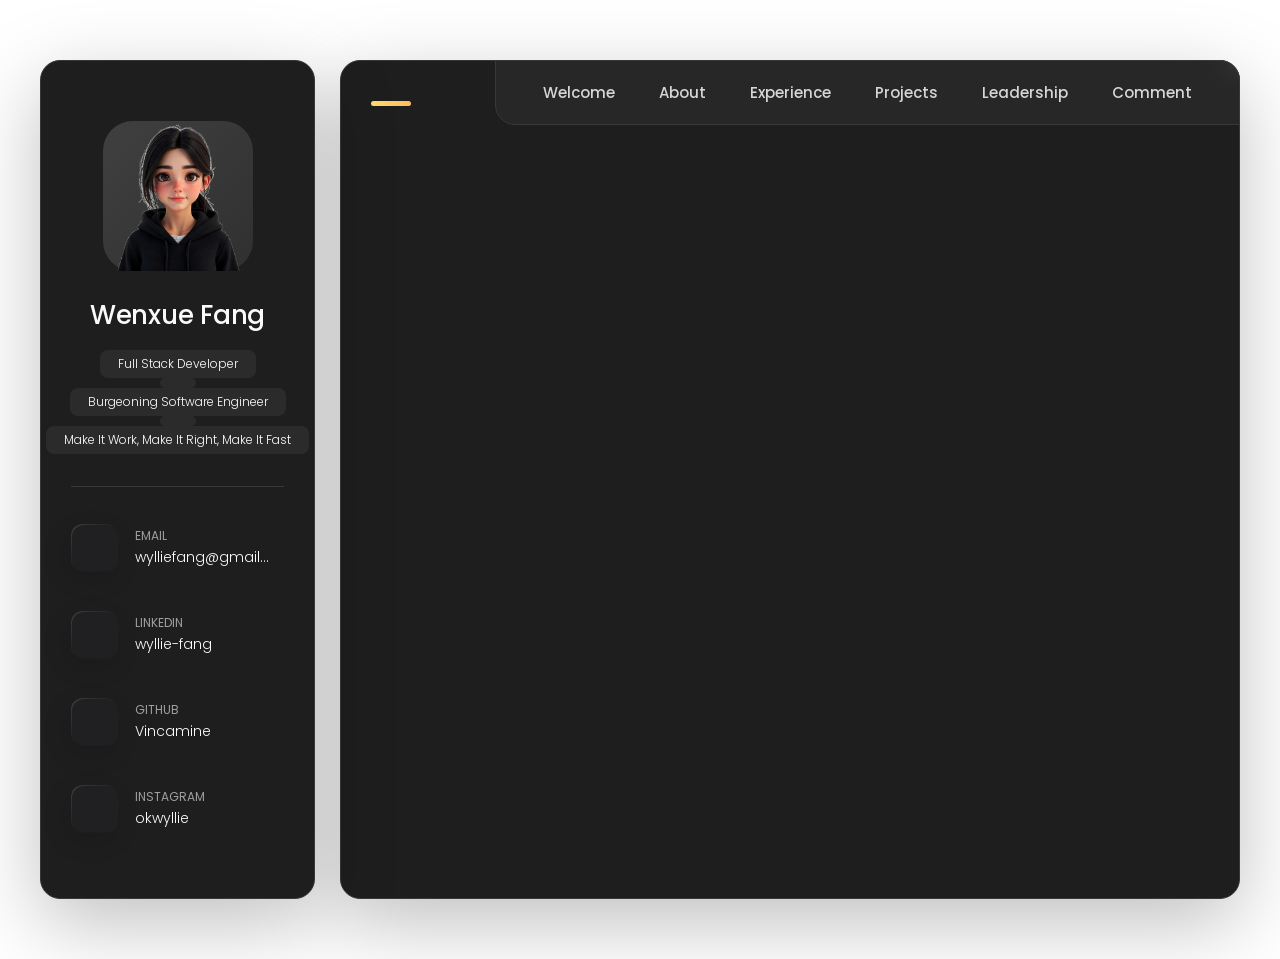
==== commit 90806eb8: "test" ====
--- a/index.html
+++ b/index.html
@@ -771,7 +771,6 @@
   <script type="module" src="https://unpkg.com/ionicons@5.5.2/dist/ionicons/ionicons.esm.js"></script>
   <script nomodule src="https://unpkg.com/ionicons@5.5.2/dist/ionicons/ionicons.js"></script>
   
-  <script src="water-ripple.js"></script>
 
   <div class="background-fallback"></div>
 
--- a/assets/css/style.css
+++ b/assets/css/style.css
@@ -1515,112 +1515,3 @@
   transform: translateY(-3px);
   box-shadow: 0 5px 15px rgba(0, 0, 0, 0.3);
 }
-
-
-/* water ripple */
-
-/* Ensure the ripple effect sits behind content */
-body {
-  background: transparent !important;
-  position: relative;
-}
-
-/* Enhance content visibility over the ripple */
-.sidebar, 
-article, 
-.service-item, 
-.content-card, 
-.timeline-item,
-.navbar {
-  position: relative;
-  z-index: 2;
-  background: rgba(19, 19, 22, 0.85) !important;
-  backdrop-filter: blur(5px); /* Subtle blur for depth */
-}
-
-/* Add subtle reflections to match water theme */
-.sidebar, 
-article, 
-.service-item, 
-.testimonials-item .content-card {
-  border: 1px solid rgba(255, 255, 255, 0.05);
-  box-shadow: var(--shadow-1), 
-              0 0 15px rgba(255, 215, 0, 0.05); /* Golden glow matching your orange-yellow theme */
-}
-
-/* Add subtle animations to icons to simulate floating on water */
-.icon-box,
-.service-icon-box {
-  animation: floating 3s ease-in-out infinite;
-}
-
-/* Add ripple effect to interactive elements */
-.info_more-btn,
-.navbar-link,
-.form-btn,
-.social-link {
-  position: relative;
-  overflow: hidden;
-}
-
-.info_more-btn::after,
-.navbar-link::after,
-.form-btn::after,
-.social-link::after {
-  content: '';
-  position: absolute;
-  top: 50%;
-  left: 50%;
-  width: 5px;
-  height: 5px;
-  background: rgba(255, 215, 0, 0.3); /* Matches your orange-yellow-crayola */
-  opacity: 0;
-  border-radius: 100%;
-  transform: scale(1, 1) translate(-50%, -50%);
-  transform-origin: 50% 50%;
-}
-
-.info_more-btn:focus:not(:active)::after,
-.navbar-link:focus:not(:active)::after,
-.form-btn:focus:not(:active)::after,
-.social-link:focus:not(:active)::after {
-  animation: ripple 1s ease-out;
-}
-
-@keyframes ripple {
-  0% {
-    transform: scale(0, 0);
-    opacity: 0.5;
-  }
-  100% {
-    transform: scale(100, 100);
-    opacity: 0;
-  }
-}
-
-@keyframes floating {
-  0% { transform: translateY(0px); }
-  50% { transform: translateY(-5px); }
-  100% { transform: translateY(0px); }
-}
-
-/* Enhance testimonial cards to look like they're floating on water */
-.testimonials-item .content-card {
-  transition: transform 0.3s ease, box-shadow 0.3s ease;
-}
-
-.testimonials-item .content-card:hover {
-  transform: translateY(-8px);
-  box-shadow: 0 12px 30px rgba(0, 0, 0, 0.2), 
-              0 0 20px rgba(255, 215, 0, 0.1); /* Golden highlight */
-}
-
-/* Make the timeline elements look like they interact with water */
-.timeline-item::after {
-  box-shadow: 0 0 10px rgba(255, 215, 0, 0.5); /* Golden glow */
-  transition: box-shadow 0.3s ease;
-}
-
-.timeline-item:hover::after {
-  box-shadow: 0 0 15px rgba(255, 215, 0, 0.8); /* Enhanced glow on hover */
-}
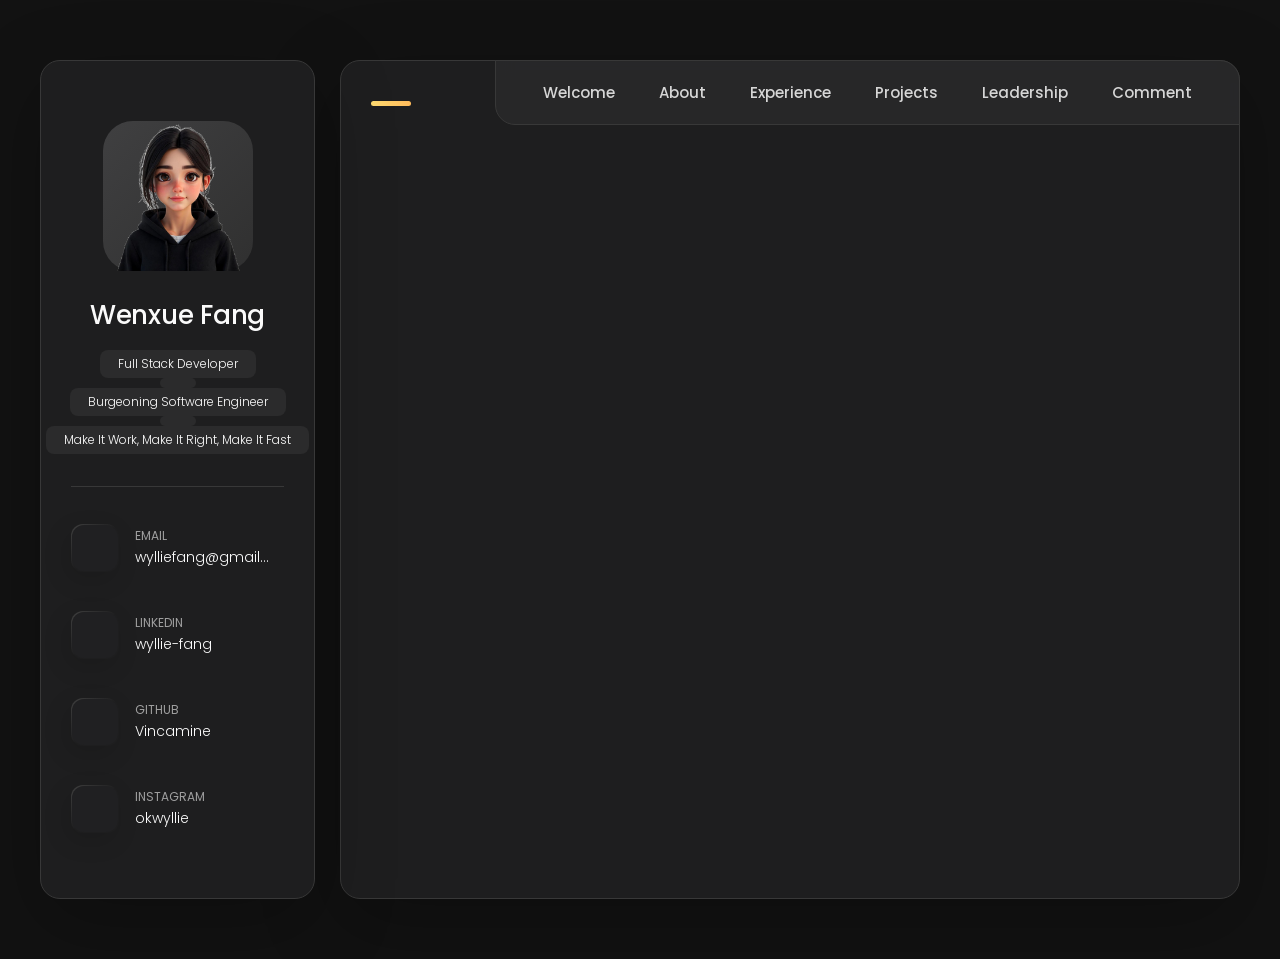
==== commit 2cb37fa9: "modify About page" ====
--- a/index.html
+++ b/index.html
@@ -180,7 +180,8 @@
         <header>
           <h2 class="h2 article-title"></h2>
         </header>
-        
+
+        <!-- TODO -->
         <!-- <section class="intro-section" data-aos="fade-up" data-aos-duration="1000">
           <div class="intro-content">
             <h3 class="h3">Congratulations, you’ve unlocked a software engineer!</h3>
@@ -265,14 +266,14 @@
             <li class="service-item" data-aos="flip-left" data-aos-delay="100">
 
               <div class="service-icon-box">
-                <img src="./assets/images/icon-design.svg" alt="design icon" width="40">
+                <img src="./assets/images/icon-dev.svg" alt="Web development icon" width="40">
               </div>
 
               <div class="service-content-box">
                 <h4 class="h4 service-item-title">Web Development</h4>
 
                 <p class="service-item-text">
-                  Building scalable web applications using modern frameworks and best practices.
+                  Building responsive web applications leveraging cutting-edge frameworks and enterprise-grade development methodologies.
                 </p>
               </div>
 
@@ -281,14 +282,15 @@
             <li class="service-item" data-aos="flip-left" data-aos-delay="200">
 
               <div class="service-icon-box">
-                <img src="./assets/images/icon-dev.svg" alt="Web development icon" width="40">
+                <img src="./assets/images/icon-app.svg" alt="mobile app icon" width="40">
+
               </div>
 
               <div class="service-content-box">
                 <h4 class="h4 service-item-title">Mobile Applications</h4>
 
                 <p class="service-item-text">
-                  Developing cross-platform mobile applications in ios that provide seamless experiences.
+                  Developing cross-platform native mobile solutions with optimized performance across iOS ecosystems.
                 </p>
               </div>
 
@@ -297,14 +299,14 @@
             <li class="service-item" data-aos="flip-left" data-aos-delay="300">
 
               <div class="service-icon-box">
-                <img src="./assets/images/icon-app.svg" alt="mobile app icon" width="40">
+                <img src="./assets/images/icon-design.svg" alt="design icon" width="40">
               </div>
 
               <div class="service-content-box">
                 <h4 class="h4 service-item-title">System Design</h4>
 
                 <p class="service-item-text">
-                  I love System Design
+                  Specializing in robust system architecture with focus on scalability, maintainability, and optimal performance patterns.
                 </p>
               </div>
 
@@ -320,8 +322,7 @@
                 <h4 class="h4 service-item-title">Cloud Architecture</h4>
 
                 <p class="service-item-text">
-                  Designing and implementing scalable, resilient cloud-based solutions.
-                </p>
+                  Implementing cloud-native infrastructures with high availability, disaster recovery, and cost-optimized deployment strategies.                </p>
               </div>
 
             </li>
@@ -348,7 +349,7 @@
                   <img src="./assets/images/avatar-1.png" alt="Daniel lewis" width="60" data-testimonials-avatar>
                 </figure>
 
-                <h4 class="h4 testimonials-item-title" data-testimonials-title>Tony</h4>
+                <h4 class="h4 testimonials-item-title" data-testimonials-title>Tony Mullen</h4>
 
                 <div class="testimonials-text" data-testimonials-text>
                   <p>
@@ -370,7 +371,7 @@
 
                 <div class="testimonials-text" data-testimonials-text>
                   <p>
-                    Working with Wyllie has been a transformative experience. His innovative approach to engineering challenges is inspiring.
+                    Working with Wyllie has been a transformative experience. Her innovative approach to engineering challenges is inspiring.
                   </p>
                 </div>
 
@@ -388,7 +389,7 @@
 
                 <div class="testimonials-text" data-testimonials-text>
                   <p>
-                    Wyllie's attention to both technical excellence and user experience sets him apart as a truly visionary developer.
+                    Wyllie's attention to both technical excellence and user experience sets her apart as a truly visionary developer.
                   </p>
                 </div>
 
--- a/assets/css/style.css
+++ b/assets/css/style.css
@@ -161,10 +161,10 @@
 
 html { font-family: var(--ff-poppins); }
 
-/* body { 
+body { 
   background: var(--smoky-black);
   color: var(--white-2);
-} */
+}
 
 /*-----------------------------------*\
   #REUSED STYLE
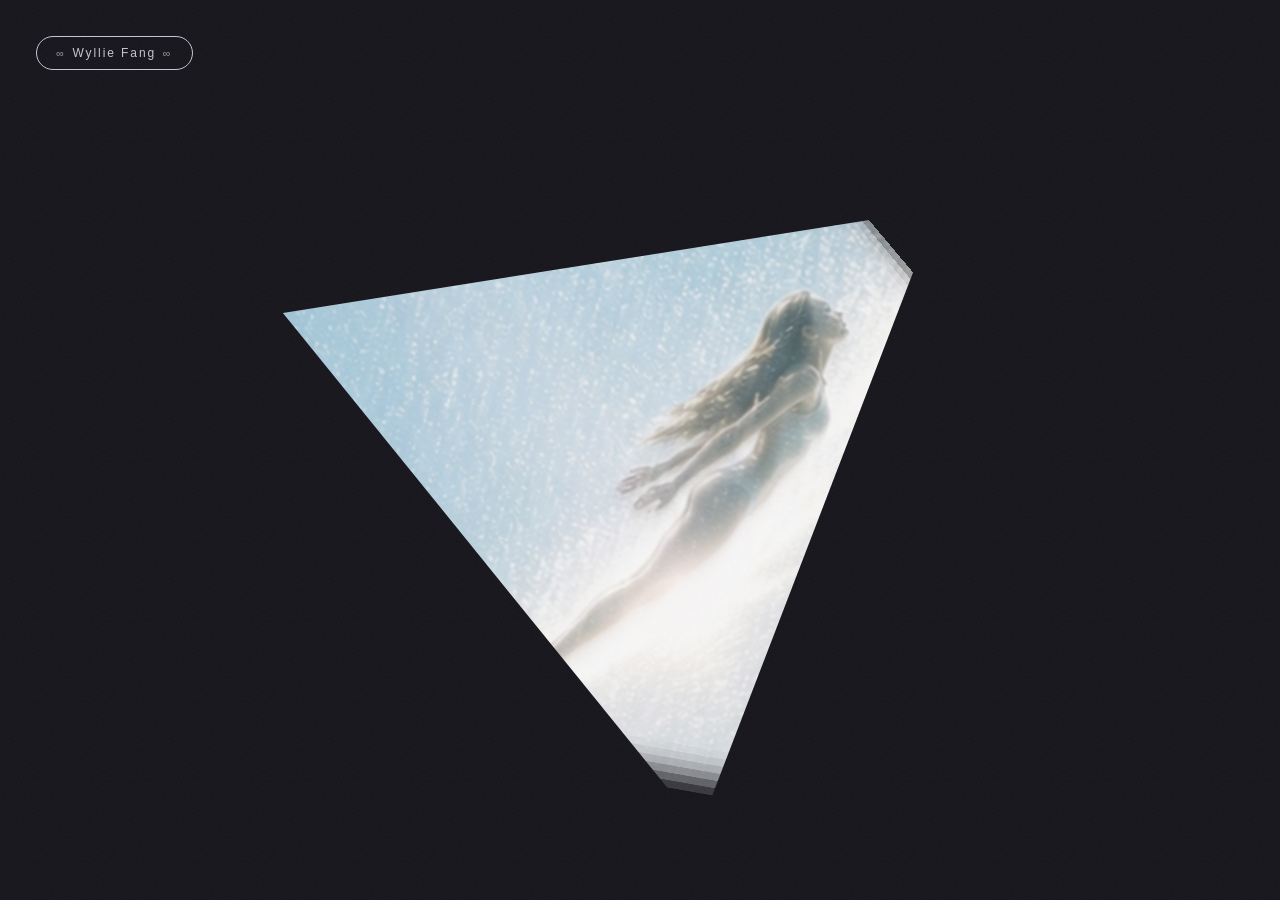
==== commit d66bb4b9: "new version" ====
--- a/index.html
+++ b/index.html
@@ -3,779 +3,36 @@
 
 <head>
   <meta charset="UTF-8">
-  <meta http-equiv="X-UA-Compatible" content="IE=edge">
   <meta name="viewport" content="width=device-width, initial-scale=1.0">
-  <title>Wenxue(Wyllie)'s E-Portfolio</title>
-
-  <!--
-    - favicon
-  -->
-  <link rel="shortcut icon" href="./assets/images/logo.ico" type="image/x-icon">
-
-  <!--
-    - custom css link
-  -->
-  <link rel="stylesheet" href="./assets/css/style.css">
-
-  <!--
-    - google font link
-  -->
-  <link rel="preconnect" href="https://fonts.googleapis.com">
-  <link rel="preconnect" href="https://fonts.gstatic.com" crossorigin>
-  <link href="https://fonts.googleapis.com/css2?family=Poppins:wght@300;400;500;600&display=swap" rel="stylesheet">
+  <title>Wyllie Fang</title>
+  <link rel="stylesheet" href="style.css">
 </head>
 
-<body>
+<body class="is-cover">
 
-  <!--
-    - #MAIN
-  -->
+  <!-- 第一页：Cargo 的 Backdrop: Parallax
+       7 层倾斜图层 + 三角形 knockout 蒙版 + 285° 鼠标视差，
+       图层数、蒙版、旋转倾斜都在 assets/backdrop.js 的 CONFIG 里 -->
 
-  <main>
+  <main class="cover">
 
-    <!--
-      - #SIDEBAR
-    -->
-
-    <aside class="sidebar" data-sidebar>
-
-      <div class="sidebar-info">
-
-        <figure class="avatar-box">
-          <img src="./assets/images/my-avatar.png" alt="Wenxue Fang" width="80">
-        </figure>
-
-        <div class="info-content">
-          <h1 class="name" title="Wenxue Fang">Wenxue Fang</h1>
-          <p class="title">Full Stack Developer</p>
-          <p class="title"></p>
-          <p class="title">Burgeoning Software Engineer</p>
-          <p class="title"></p>
-          <p class="title">Make It Work, Make It Right, Make It Fast</p>
-        </div>
-
-        <button class="info_more-btn" data-sidebar-btn>
-          <span>Show Contacts</span>
-
-          <ion-icon name="chevron-down"></ion-icon>
-        </button>
-
-      </div>
-
-      <div class="sidebar-info_more">
-
-        <div class="separator"></div>
-
-        <ul class="contacts-list">
-
-          <li class="contact-item">
-
-            <div class="icon-box">
-              <ion-icon name="mail-outline"></ion-icon>
-            </div>
-
-            <div class="contact-info">
-              <p class="contact-title">Email</p>
-              
-              <a href="mailto:wylliefang@gmail.com" class="contact-link">wylliefang@gmail.com</a>
-            </div>
-
-          </li>
-
-          <li class="contact-item">
-
-            <div class="icon-box">
-              <ion-icon name="logo-linkedin"></ion-icon>
-            </div>
-
-            <div class="contact-info">
-              <p class="contact-title">LinkedIn</p>
-
-              <a href="https://www.linkedin.com/in/wyllie-fang/" class="contact-link" target="_blank">wyllie-fang</a>
-            </div>
-
-          </li>
-
-          <li class="contact-item">
-
-            <div class="icon-box">
-              <ion-icon name="logo-github"></ion-icon>
-            </div>
-
-            <div class="contact-info">
-              <p class="contact-title">GitHub</p>
-
-              <a href="https://github.com/Vincamine" class="contact-link" target="_blank">Vincamine</a>
-            </div>
-
-          </li>
-
-          <li class="contact-item">
-
-            <div class="icon-box">
-              <ion-icon name="logo-instagram"></ion-icon>
-            </div>
-
-            <div class="contact-info">
-              <p class="contact-title">Instagram</p>
-
-              <a href="https://www.instagram.com/okwyllie" class="contact-link" target="_blank">okwyllie</a>
-            </div>
-
-          </li>  
-
-        </ul>
-
-        <div class="separator"></div>
-      </div>
-    </aside>
-
-
-    <!--
-      - #main-content
-    -->
-
-    <div class="main-content">
-
-      <!--
-        - #NAVBAR
-      -->
-
-      <nav class="navbar">
-
-        <ul class="navbar-list">
-
-          <li class="navbar-item">
-            <button class="navbar-link" data-nav-link="welcome">Welcome</button>
-          </li>
-
-          <li class="navbar-item">
-            <button class="navbar-link" data-nav-link="about">About</button>
-          </li>
-
-          <li class="navbar-item">
-            <button class="navbar-link" data-nav-link="experience">Experience</button>
-          </li>
-
-          <li class="navbar-item">
-            <button class="navbar-link" data-nav-link="projects">Projects</button>
-          </li>
-
-          <li class="navbar-item">
-            <button class="navbar-link" data-nav-link="leadership">Leadership</button>
-          </li>
-
-          <li class="navbar-item">
-            <button class="navbar-link" data-nav-link="comment">Comment</button>
-          </li>
-
-        </ul>
-
-      </nav>
-
-      <!--
-        - #Welcome
-      -->
-      <article class="welcome active" data-page="welcome">
-        <header>
-          <h2 class="h2 article-title"></h2>
-        </header>
-
-        <!-- TODO -->
-        <!-- <section class="intro-section" data-aos="fade-up" data-aos-duration="1000">
-          <div class="intro-content">
-            <h3 class="h3">Congratulations, you’ve unlocked a software engineer!</h3>
-            <h4 class="h4">
-              I architect efficient, resilient, and high-performance solutions that empower developers and captivate users. With Python, JavaScript, Java, Go, and Swift, I craft scalable systems, blending algorithms, system architecture, and cloud computing with a passion for AI and AR.
-            </h4>
-
-            <h4 class="h4">
-              I’m Wenxue (win-shur) Fang, you can also call me Wyllie. I turn engineering roadblocks into stepping stones.  I build. I solve. I innovate. Let’s go!
-            </h4>
-          </div>
-          
-        </section>
-
-        <section class="video-pitch" data-aos="fade-up" data-aos-delay="200">
-          <h3 class="section-title">Watch My Pitch</h3>
-          <div class="video-container">
-            <div class="video-placeholder">
-              <ion-icon name="play-circle-outline" class="play-icon"></ion-icon>
-              <span>Video Pitch Coming Soon</span>
-            </div>
-          </div>
-        </section>
-
-        <section class="cv-link-section" data-aos="fade-up" data-aos-delay="300">
-          <a href="#" class="cv-button apple-button">
-            <ion-icon name="document-text-outline"></ion-icon>
-            <span>Download CV</span>
-          </a>
-        </section> -->
-
-      </article>
-
-
-      <!--
-        - #ABOUT
-      -->
-      <article class="about" data-page="about">
-        <header>
-          <h2 class="h2 article-title"></h2>
-        </header>
-
-        <!--
-          - Education
-        -->
-        <section class="timeline">
-
-          <div class="title-wrapper">
-            <div class="icon-box">
-              <ion-icon name="book-outline"></ion-icon>
-            </div>
-
-            <h3 class="h3">Education</h3>
-          </div>
-
-          <ol class="timeline-list">
-
-            <li class="timeline-item">
-
-              <h4 class="h4 timeline-item-title">Northeastern University</h4>
-
-              <span>Sep 2023 — Present</span>
-
-              <p class="timeline-text">
-                Master of Science in Computer Science | GPA: 4.0/4.0  
-              </p>
-            </li>
-          </ol>
-
-        </section>
-
-        <!--
-          - service
-        -->
-
-        <section class="service" data-aos="fade-up" data-aos-delay="200">
-
-          <h3 class="h3 service-title">What I'm Doing</h3>
-
-          <ul class="service-list">
-
-            <li class="service-item" data-aos="flip-left" data-aos-delay="100">
-
-              <div class="service-icon-box">
-                <img src="./assets/images/icon-dev.svg" alt="Web development icon" width="40">
-              </div>
-
-              <div class="service-content-box">
-                <h4 class="h4 service-item-title">Web Development</h4>
-
-                <p class="service-item-text">
-                  Building responsive web applications leveraging cutting-edge frameworks and enterprise-grade development methodologies.
-                </p>
-              </div>
-
-            </li>
-
-            <li class="service-item" data-aos="flip-left" data-aos-delay="200">
-
-              <div class="service-icon-box">
-                <img src="./assets/images/icon-app.svg" alt="mobile app icon" width="40">
-
-              </div>
-
-              <div class="service-content-box">
-                <h4 class="h4 service-item-title">Mobile Applications</h4>
-
-                <p class="service-item-text">
-                  Developing cross-platform native mobile solutions with optimized performance across iOS ecosystems.
-                </p>
-              </div>
-
-            </li>
-
-            <li class="service-item" data-aos="flip-left" data-aos-delay="300">
-
-              <div class="service-icon-box">
-                <img src="./assets/images/icon-design.svg" alt="design icon" width="40">
-              </div>
-
-              <div class="service-content-box">
-                <h4 class="h4 service-item-title">System Design</h4>
-
-                <p class="service-item-text">
-                  Specializing in robust system architecture with focus on scalability, maintainability, and optimal performance patterns.
-                </p>
-              </div>
-
-            </li>
-
-            <li class="service-item" data-aos="flip-left" data-aos-delay="400">
-
-              <div class="service-icon-box">
-                <img src="./assets/images/icon-photo.svg" alt="camera icon" width="40">
-              </div>
-
-              <div class="service-content-box">
-                <h4 class="h4 service-item-title">Cloud Architecture</h4>
-
-                <p class="service-item-text">
-                  Implementing cloud-native infrastructures with high availability, disaster recovery, and cost-optimized deployment strategies.                </p>
-              </div>
-
-            </li>
-
-          </ul>
-
-        </section>
-
-
-        <!--
-          - testimonials
-        -->
-
-        <section class="testimonials" data-aos="fade-up" data-aos-delay="300">
-
-          <h3 class="h3 testimonials-title">Testimonials</h3>
-
-          <ul class="testimonials-list has-scrollbar">
-
-            <li class="testimonials-item" data-aos="zoom-in" data-aos-delay="100">
-              <div class="content-card" data-testimonials-item>
-
-                <figure class="testimonials-avatar-box">
-                  <img src="./assets/images/avatar-1.png" alt="Daniel lewis" width="60" data-testimonials-avatar>
-                </figure>
-
-                <h4 class="h4 testimonials-item-title" data-testimonials-title>Tony Mullen</h4>
-
-                <div class="testimonials-text" data-testimonials-text>
-                  <p>
-                    Wyllie is an exceptional engineer with a keen eye for detail and the ability to solve complex problems elegantly.
-                  </p>
-                </div>
-
-              </div>
-            </li>
-
-            <li class="testimonials-item" data-aos="zoom-in" data-aos-delay="200">
-              <div class="content-card" data-testimonials-item>
-
-                <figure class="testimonials-avatar-box">
-                  <img src="./assets/images/avatar-2.png" alt="Jessica miller" width="60" data-testimonials-avatar>
-                </figure>
-
-                <h4 class="h4 testimonials-item-title" data-testimonials-title>Tamara</h4>
-
-                <div class="testimonials-text" data-testimonials-text>
-                  <p>
-                    Working with Wyllie has been a transformative experience. Her innovative approach to engineering challenges is inspiring.
-                  </p>
-                </div>
-
-              </div>
-            </li>
-
-            <li class="testimonials-item" data-aos="zoom-in" data-aos-delay="300">
-              <div class="content-card" data-testimonials-item>
-
-                <figure class="testimonials-avatar-box">
-                  <img src="./assets/images/avatar-3.png" alt="Emily evans" width="60" data-testimonials-avatar>
-                </figure>
-
-                <h4 class="h4 testimonials-item-title" data-testimonials-title>Theo</h4>
-
-                <div class="testimonials-text" data-testimonials-text>
-                  <p>
-                    Wyllie's attention to both technical excellence and user experience sets her apart as a truly visionary developer.
-                  </p>
-                </div>
-
-              </div>
-            </li>
-
-          </ul>
-
-        </section>
-      </article>
-  
-      <!--
-        - #EXPERIENCE
-      -->
-      <article class="experience" data-page="experience">
-        <header>
-          <h2 class="h2 article-title"></h2>
-        </header>
-
-        
-
-        <section class="timeline">
-
-          <div class="title-wrapper">
-            <div class="icon-box">
-              <ion-icon name="book-outline"></ion-icon>
-            </div>
-
-            <h3 class="h3">Experience</h3>
-          </div>
-
-          <ol class="timeline-list">
-
-            <li class="timeline-item">
-
-              <h4 class="h4 timeline-item-title">Software Engineer Intern</h4>
-
-              <span>2015 — Present</span>
-
-              <p class="timeline-text">
-                Fill me in
-              </p>
-
-            </li>
-
-            <li class="timeline-item">
-
-              <h4 class="h4 timeline-item-title">Software Engineer</h4>
-
-              <span>2013 — 2015</span>
-
-              <p class="timeline-text">
-                Fill me in
-              </p>
-
-            </li>
-
-            <li class="timeline-item">
-
-              <h4 class="h4 timeline-item-title">Founder & Owner & Full Stack Software Developer</h4>
-
-              <span>2010 — 2013</span>
-
-              <p class="timeline-text">
-                Fill me in
-              </p>
-
-            </li>
-
-          </ol>
-
-        </section>
-
-      </article>
-
-      <!--
-        - #PROJECTS
-      -->
-      <article class="projects" data-page="projects">
-        <header>
-          <h2 class="h2 article-title"></h2>
-        </header>
-
-        <section class="projects">
-
-          <ul class="filter-list">
-
-            <li class="filter-item">
-              <button class="active" data-filter-btn>All</button>
-            </li>
-
-            <li class="filter-item">
-              <button data-filter-btn>Web design</button>
-            </li>
-
-            <li class="filter-item">
-              <button data-filter-btn>Applications</button>
-            </li>
-
-            <li class="filter-item">
-              <button data-filter-btn>Web development</button>
-            </li>
-
-          </ul>
-
-          <div class="filter-select-box">
-
-            <button class="filter-select" data-select>
-
-              <div class="select-value" data-select-value>Select category</div>
-
-              <div class="select-icon">
-                <ion-icon name="chevron-down"></ion-icon>
-              </div>
-
-            </button>
-
-            <ul class="select-list">
-
-              <li class="select-item">
-                <button data-select-item>All</button>
-              </li>
-
-              <li class="select-item">
-                <button data-select-item>Web design</button>
-              </li>
-
-              <li class="select-item">
-                <button data-select-item>Applications</button>
-              </li>
-
-              <li class="select-item">
-                <button data-select-item>Web development</button>
-              </li>
-
-            </ul>
-
-          </div>
-
-          <ul class="project-list">
-
-            <li class="project-item  active" data-filter-item data-category="web development">
-              <a href="#">
-
-                <figure class="project-img">
-                  <div class="project-item-icon-box">
-                    <ion-icon name="eye-outline"></ion-icon>
-                  </div>
-
-                  <img src="./assets/images/project-1.jpg" alt="project-1" loading="lazy">
-                </figure>
-
-                <h3 class="project-title">project-1</h3>
-
-                <p class="project-category">Web development</p>
-
-              </a>
-            </li>
-
-            <li class="project-item  active" data-filter-item data-category="web development">
-              <a href="#">
-
-                <figure class="project-img">
-                  <div class="project-item-icon-box">
-                    <ion-icon name="eye-outline"></ion-icon>
-                  </div>
-
-                  <img src="./assets/images/project-2.png" alt="project-2" loading="lazy">
-                </figure>
-
-                <h3 class="project-title">project-2</h3>
-
-                <p class="project-category">Web development</p>
-
-              </a>
-            </li>
-
-            <li class="project-item  active" data-filter-item data-category="web design">
-              <a href="#">
-
-                <figure class="project-img">
-                  <div class="project-item-icon-box">
-                    <ion-icon name="eye-outline"></ion-icon>
-                  </div>
-
-                  <img src="./assets/images/project-3.jpg" alt="project-3" loading="lazy">
-                </figure>
-
-                <h3 class="project-title">project-3</h3>
-
-                <p class="project-category">Web design</p>
-
-              </a>
-            </li>
-
-            <li class="project-item  active" data-filter-item data-category="applications">
-              <a href="#">
-
-                <figure class="project-img">
-                  <div class="project-item-icon-box">
-                    <ion-icon name="eye-outline"></ion-icon>
-                  </div>
-
-                  <img src="./assets/images/project-4.png" alt="project-4" loading="lazy">
-                </figure>
-
-                <h3 class="project-title">project-4</h3>
-
-                <p class="project-category">Applications</p>
-
-              </a>
-            </li>
-
-            <li class="project-item  active" data-filter-item data-category="web design">
-              <a href="#">
-
-                <figure class="project-img">
-                  <div class="project-item-icon-box">
-                    <ion-icon name="eye-outline"></ion-icon>
-                  </div>
-
-                  <img src="./assets/images/project-5.png" alt="project-5" loading="lazy">
-                </figure>
-
-                <h3 class="project-title">project-5</h3>
-
-                <p class="project-category">Web design</p>
-
-              </a>
-            </li>
-
-            <li class="project-item  active" data-filter-item data-category="web design">
-              <a href="#">
-
-                <figure class="project-img">
-                  <div class="project-item-icon-box">
-                    <ion-icon name="eye-outline"></ion-icon>
-                  </div>
-
-                  <img src="./assets/images/project-6.png" alt="project-6" loading="lazy">
-                </figure>
-
-                <h3 class="project-title">project-6</h3>
-
-                <p class="project-category">Web design</p>
-
-              </a>
-            </li>
-
-            <li class="project-item  active" data-filter-item data-category="web development">
-              <a href="#">
-
-                <figure class="project-img">
-                  <div class="project-item-icon-box">
-                    <ion-icon name="eye-outline"></ion-icon>
-                  </div>
-
-                  <img src="./assets/images/project-7.png" alt="project-7" loading="lazy">
-                </figure>
-
-                <h3 class="project-title">project-7</h3>
-
-                <p class="project-category">Web development</p>
-
-              </a>
-            </li>
-
-          </ul>
-
-        </section>
-
-      </article>
-
-      <!--
-        - #LEADERSHIP
-      -->
-      <article class="leadership" data-page="leadership">
-        <header>
-          <h2 class="h2 article-title"></h2>
-        </header>
-
-        <!-- <section class="leadership-philosophy" data-aos="fade-up">
-          <h3 class="h3">My Leadership Approach</h3>
-          
-          <div class="philosophy-content">
-            <p>
-              I believe in customer-centered product development that prioritizes solving real user problems. My approach focuses on empathy, clarity, and continuous iteration.
-            </p>
-            
-            <div class="leadership-principles" data-aos="fade-up" data-aos-delay="200">
-              <div class="principle-item">
-                <div class="principle-icon">
-                  <ion-icon name="people-outline"></ion-icon>
-                </div>
-                <div class="principle-content">
-                  <h4>Empathetic Leadership</h4>
-                  <p>Understanding team members' strengths and creating an environment where everyone can thrive.</p>
-                </div>
-              </div>
-              
-              <div class="principle-item">
-                <div class="principle-icon">
-                  <ion-icon name="bulb-outline"></ion-icon>
-                </div>
-                <div class="principle-content">
-                  <h4>Innovation Focus</h4>
-                  <p>Encouraging creative thinking and calculated risk-taking to drive breakthrough solutions.</p>
-                </div>
-              </div>
-              
-              <div class="principle-item">
-                <div class="principle-icon">
-                  <ion-icon name="analytics-outline"></ion-icon>
-                </div>
-                <div class="principle-content">
-                  <h4>Data-Driven Decisions</h4>
-                  <p>Using metrics and feedback to continuously improve products and processes.</p>
-                </div>
-              </div>
-            </div>
-          </div>
-        </section> -->
-      
-      </article>
-
-      <!--
-        - #COMMENT
-      -->
-      <article class="comment" data-page="comment">
-        <header>
-          <h2 class="h2 article-title"></h2>
-        </header>
-        
-        <section class="mapbox" data-mapbox>
-          <figure>
-            <iframe
-              src="https://www.google.com/maps/embed?pb=!1m18!1m12!1m3!1d199666.5651251294!2d-121.58334177520186!3d38.56165006739519!2m3!1f0!2f0!3f0!3m2!1i1024!2i768!4f13.1!3m3!1m2!1s0x809ac672b28397f9%3A0x921f6aaa74197fdb!2sSacramento%2C%20CA%2C%20USA!5e0!3m2!1sen!2sbd!4v1647608789441!5m2!1sen!2sbd"
-              width="400" height="300" loading="lazy"></iframe>
-          </figure>
-        </section>
-
-        <section class="contact-form">
-
-          <h3 class="h3 form-title">Contact Form</h3>
-
-          <form action="#" class="form" data-form>
-
-            <div class="input-wrapper">
-              <input type="text" name="fullname" class="form-input" placeholder="Full name" required data-form-input>
-
-              <input type="email" name="email" class="form-input" placeholder="Email address" required data-form-input>
-            </div>
-
-            <textarea name="message" class="form-input" placeholder="Your Message" required data-form-input></textarea>
-
-            <button class="form-btn" type="submit" disabled data-form-btn>
-              <ion-icon name="paper-plane"></ion-icon>
-              <span>Send Message</span>
-            </button>
-
-          </form>
-
-        </section>
-
-      </article>
-
-    </div>
+    <div class="backdrop" data-backdrop></div>
 
   </main>
 
+  <!-- 前景：脱离视差层，独立悬浮在最顶上，不受倾斜和位移影响
+       foreground — outside the parallax, pinned above everything -->
 
-  <!--
-    - custom js link
-  -->
-  <script src="./assets/js/script.js"></script>
+  <a class="cover-badge" href="intro.html">
+    <span class="cover-badge-glyph" aria-hidden="true">&#8734;</span>
+    <span data-name-short>Wyllie Fang</span>
+    <span class="cover-badge-glyph" aria-hidden="true">&#8734;</span>
+  </a>
 
-  <!--
-    - ionicon link
-  -->
-  <script type="module" src="https://unpkg.com/ionicons@5.5.2/dist/ionicons/ionicons.esm.js"></script>
-  <script nomodule src="https://unpkg.com/ionicons@5.5.2/dist/ionicons/ionicons.js"></script>
-  
-
-  <div class="background-fallback"></div>
-
+  <script src="assets/backdrop.js"></script>
+  <script src="assets/data.js"></script>
+  <script src="assets/script.js"></script>
 
 </body>
 
-</html>+</html>
--- a/style.css
+++ b/style.css
@@ -0,0 +1,510 @@
+/* ===================================================================
+ * style.css
+ * =================================================================== */
+
+/* ---- reset ---------------------------------------------------- */
+
+*,
+*::before,
+*::after {
+  margin: 0;
+  padding: 0;
+  box-sizing: border-box;
+}
+
+img {
+  display: block;
+  max-width: 100%;
+}
+
+button {
+  font: inherit;
+  color: inherit;
+  background: none;
+  border: none;
+  cursor: pointer;
+}
+
+a {
+  color: inherit;
+  text-decoration: none;
+}
+
+/* ---- tokens --------------------------------------------------- */
+
+:root {
+  --paper: #ece7dd;
+  --ink: #1c1a17;
+  --ink-soft: #6d675e;
+  --rule: rgba(28, 26, 23, 0.14);
+  --accent: #b4442c;
+
+  /* 第一页专用：深色底衬托冰晶图与浅灰紫胶囊
+     cover page only — the dark ground the lavender capsule sits on */
+  --void: #16151b;
+  --edge: #c6c4d6;
+
+  --serif: "Times New Roman", Times, Georgia, serif;
+  --sans: "Helvetica Neue", Helvetica, Arial, sans-serif;
+
+  --page: 68rem;
+  --ease: cubic-bezier(0.22, 1, 0.36, 1);
+}
+
+/* ---- base ----------------------------------------------------- */
+
+html {
+  -webkit-text-size-adjust: 100%;
+}
+
+body {
+  min-height: 100svh;
+  background: var(--paper);
+  color: var(--ink);
+  font-family: var(--sans);
+  font-size: 16px;
+  line-height: 1.65;
+  -webkit-font-smoothing: antialiased;
+}
+
+body.is-locked {
+  overflow: hidden;
+}
+
+/* 纸张颗粒 / paper grain */
+body::after {
+  content: "";
+  position: fixed;
+  inset: 0;
+  z-index: 100;
+  pointer-events: none;
+  opacity: 0.05;
+  background-image: url("data:image/svg+xml,%3Csvg xmlns='http://www.w3.org/2000/svg' width='160' height='160'%3E%3Cfilter id='n'%3E%3CfeTurbulence type='fractalNoise' baseFrequency='0.85' numOctaves='3'/%3E%3C/filter%3E%3Crect width='160' height='160' filter='url(%23n)'/%3E%3C/svg%3E");
+}
+
+/* ---- 通用文字 / shared type ----------------------------------- */
+
+.eyebrow {
+  font-size: 0.6875rem;
+  letter-spacing: 0.3em;
+  text-transform: uppercase;
+  color: var(--ink-soft);
+}
+
+.display {
+  font-family: var(--serif);
+  font-weight: 400;
+  font-size: clamp(2.75rem, 9vw, 7rem);
+  line-height: 0.95;
+  letter-spacing: -0.02em;
+}
+
+.lede {
+  max-width: 34rem;
+  font-size: clamp(1rem, 2vw, 1.15rem);
+  color: var(--ink-soft);
+}
+
+/* ---- 圆形按钮 / the single round button ----------------------- */
+
+.enter {
+  display: grid;
+  place-items: center;
+  width: 8.5rem;
+  height: 8.5rem;
+  border: 1px solid var(--ink);
+  border-radius: 50%;
+  font-size: 0.6875rem;
+  letter-spacing: 0.28em;
+  text-transform: uppercase;
+  transition: color 0.5s var(--ease), background-color 0.5s var(--ease),
+    transform 0.5s var(--ease);
+}
+
+.enter:hover,
+.enter:focus-visible {
+  background: var(--ink);
+  color: var(--paper);
+  transform: scale(1.06);
+}
+
+/* ---- 第一页 / landing：单张 intro.png 满屏 + 视差 -------------- */
+
+/* 三角形蒙版之外露出的是这块深色底，不是纸色
+   what shows outside the triangle knockout */
+body.is-cover {
+  background: var(--void);
+  overflow: hidden;
+}
+
+.cover {
+  position: relative;
+  min-height: 100svh;
+  overflow: hidden;
+}
+
+/* ---- Backdrop: Parallax（对应 Cargo 的视差背景）---------------- */
+
+/* Clip when scrolling: On → fixed，背景不随页面滚动
+   蒙版由 backdrop.js 按容器像素生成 / mask is generated in JS */
+.backdrop {
+  position: fixed;
+  inset: 0;
+  z-index: 0;
+  overflow: hidden;
+  -webkit-mask-size: 100% 100%;
+  mask-size: 100% 100%;
+  -webkit-mask-repeat: no-repeat;
+  mask-repeat: no-repeat;
+}
+
+/* 7 个倾斜的平面，尺寸和变形都由 backdrop.js 算出来
+   the N layer planes; size + matrix come from backdrop.js */
+.parallax-layer {
+  position: absolute;
+  top: 50%;
+  left: 50%;
+  overflow: hidden;
+  transform-origin: 50% 50%;
+  will-change: transform;
+}
+
+/* 平面里的照片：反向 skew + rotate 把变形抵消，照片保持不歪
+   the photo inside, counter-transformed so the bitmap stays upright */
+.parallax-tile {
+  position: absolute;
+  inset: 0;
+  background-position: center;
+  background-size: cover;
+  background-repeat: no-repeat;
+  transform-origin: 50% 50%;
+}
+
+.backdrop-overlay {
+  position: absolute;
+  inset: 0;
+}
+
+/* ---- 4. 悬浮前景 / foreground -------------------------------- */
+
+/* 左上角的胶囊按钮：整个第一页唯一的交互入口。
+   position: fixed + 高 z-index，完全脱离背景的倾斜与视差位移。
+   the one interactive node — pinned, never touched by the parallax */
+.cover-badge {
+  position: fixed;
+  top: clamp(1.25rem, 3.5vw, 2.25rem);
+  left: clamp(1.25rem, 3.5vw, 2.25rem);
+  z-index: 50;
+
+  display: inline-flex;
+  align-items: center;
+  gap: 0.55em;
+  padding: 0.62rem 1.2rem;
+
+  border: 1px solid var(--edge);
+  border-radius: 999px;
+
+  font-size: 0.75rem;
+  letter-spacing: 0.16em;
+  line-height: 1;
+  white-space: nowrap;
+  color: var(--edge);
+
+  transition: color 0.45s var(--ease), background-color 0.45s var(--ease),
+    border-color 0.45s var(--ease);
+}
+
+.cover-badge:hover,
+.cover-badge:focus-visible {
+  background: var(--edge);
+  color: var(--void);
+}
+
+.cover-badge-glyph {
+  font-size: 0.9em;
+  opacity: 0.75;
+}
+
+/* ---- Intro 页 / intro（等 Cargo 的设计迁过来）------------------ */
+
+.stage {
+  display: grid;
+  place-items: center;
+  min-height: 100svh;
+  padding: 3rem 1.5rem;
+  text-align: center;
+}
+
+.stage-inner {
+  display: grid;
+  justify-items: center;
+  gap: 2.75rem;
+}
+
+/* ---- 页面外壳 / page shell ------------------------------------ */
+
+.shell {
+  max-width: var(--page);
+  margin-inline: auto;
+  padding: 2rem 1.5rem 6rem;
+}
+
+.topbar {
+  display: flex;
+  align-items: baseline;
+  justify-content: space-between;
+  gap: 1rem;
+  padding-bottom: 1.25rem;
+  border-bottom: 1px solid var(--rule);
+}
+
+.back {
+  font-size: 0.6875rem;
+  letter-spacing: 0.28em;
+  text-transform: uppercase;
+  color: var(--ink-soft);
+  transition: color 0.3s var(--ease);
+}
+
+.back:hover {
+  color: var(--accent);
+}
+
+.page-head {
+  padding: clamp(3rem, 10vw, 6rem) 0 clamp(2rem, 6vw, 4rem);
+}
+
+.page-head .lede {
+  margin-top: 1.25rem;
+}
+
+/* ---- Outline 页的两个大圆 / hub circles ----------------------- */
+
+.hubs {
+  display: grid;
+  grid-template-columns: repeat(auto-fit, minmax(16rem, 1fr));
+  gap: clamp(3rem, 8vw, 6rem);
+  align-items: start;
+  padding: clamp(2rem, 8vw, 5rem) 0;
+}
+
+.hub {
+  display: grid;
+  justify-items: center;
+  gap: 1.25rem;
+  text-align: center;
+  animation: rise 0.9s var(--ease) backwards;
+  animation-delay: calc(var(--i) * 0.12s);
+}
+
+.hub-disc {
+  width: min(22rem, 62vw);
+  aspect-ratio: 1;
+  border-radius: 50%;
+  background-position: center;
+  background-size: cover;
+  box-shadow: 0 1.5rem 3rem rgba(28, 26, 23, 0.18);
+  transition: transform 0.7s var(--ease), box-shadow 0.7s var(--ease);
+}
+
+.hub:hover .hub-disc,
+.hub:focus-visible .hub-disc {
+  transform: scale(1.04) rotate(-1.5deg);
+  box-shadow: 0 2rem 4rem rgba(28, 26, 23, 0.26);
+}
+
+.hub-title {
+  font-family: var(--serif);
+  font-size: clamp(1.75rem, 4vw, 2.5rem);
+  line-height: 1.1;
+}
+
+.hub-meta {
+  font-size: 0.6875rem;
+  letter-spacing: 0.28em;
+  text-transform: uppercase;
+  color: var(--ink-soft);
+}
+
+/* ---- 展厅网格 / gallery grid ---------------------------------- */
+
+/* 数组里每多一项就自动多一个格子，布局不用改
+   one more array item = one more cell, no layout edits */
+.gallery {
+  display: grid;
+  grid-template-columns: repeat(auto-fill, minmax(13rem, 1fr));
+  gap: clamp(2rem, 5vw, 3.5rem) clamp(1.5rem, 4vw, 3rem);
+}
+
+.node {
+  display: grid;
+  justify-items: center;
+  gap: 0.9rem;
+  text-align: center;
+  animation: rise 0.7s var(--ease) backwards;
+  animation-delay: calc(var(--i) * 0.06s);
+}
+
+/* 交错错位，做出拼贴感 / stagger for the collage feel */
+.node:nth-child(even) {
+  margin-top: clamp(1rem, 4vw, 3rem);
+}
+
+.node-disc {
+  width: 100%;
+  aspect-ratio: 1;
+  border-radius: 50%;
+  background-position: center;
+  background-size: cover;
+  box-shadow: 0 1rem 2rem rgba(28, 26, 23, 0.14);
+  transition: transform 0.6s var(--ease), box-shadow 0.6s var(--ease);
+}
+
+.node:hover .node-disc,
+.node:focus-visible .node-disc {
+  transform: scale(1.05) rotate(2deg);
+  box-shadow: 0 1.75rem 3rem rgba(28, 26, 23, 0.22);
+}
+
+.node-title {
+  font-family: var(--serif);
+  font-size: 1.15rem;
+  line-height: 1.25;
+}
+
+.node-meta {
+  font-size: 0.625rem;
+  letter-spacing: 0.24em;
+  text-transform: uppercase;
+  color: var(--ink-soft);
+}
+
+.empty {
+  color: var(--ink-soft);
+}
+
+/* 没有图片时的占位色块 / placeholder when image is missing */
+.is-empty {
+  background-image: linear-gradient(
+    var(--seed, 40deg),
+    #cfc6b6,
+    #a9b0a2 55%,
+    #7c8a86
+  );
+}
+
+/* ---- 详情浮层 / detail overlay -------------------------------- */
+
+.overlay {
+  position: fixed;
+  inset: 0;
+  z-index: 90;
+  display: grid;
+  place-items: center;
+  padding: 1.5rem;
+  background: rgba(20, 18, 16, 0.55);
+  backdrop-filter: blur(6px);
+  opacity: 0;
+  visibility: hidden;
+  transition: opacity 0.4s var(--ease), visibility 0.4s var(--ease);
+}
+
+.overlay.is-open {
+  opacity: 1;
+  visibility: visible;
+}
+
+.overlay-panel {
+  position: relative;
+  display: grid;
+  justify-items: center;
+  gap: 1rem;
+  width: min(30rem, 100%);
+  max-height: 86svh;
+  overflow-y: auto;
+  padding: 3rem 2rem 2.5rem;
+  background: var(--paper);
+  text-align: center;
+  transform: translateY(1rem);
+  transition: transform 0.5s var(--ease);
+}
+
+.overlay.is-open .overlay-panel {
+  transform: none;
+}
+
+.overlay-close {
+  position: absolute;
+  top: 0.75rem;
+  right: 1rem;
+  font-size: 1.5rem;
+  line-height: 1;
+  color: var(--ink-soft);
+}
+
+.overlay-disc {
+  width: 12rem;
+  aspect-ratio: 1;
+  border-radius: 50%;
+  background-position: center;
+  background-size: cover;
+}
+
+.overlay-title {
+  font-family: var(--serif);
+  font-weight: 400;
+  font-size: 1.75rem;
+  line-height: 1.15;
+}
+
+.overlay-meta {
+  font-size: 0.625rem;
+  letter-spacing: 0.24em;
+  text-transform: uppercase;
+  color: var(--ink-soft);
+}
+
+.overlay-text {
+  color: var(--ink-soft);
+}
+
+.overlay-link {
+  font-size: 0.6875rem;
+  letter-spacing: 0.24em;
+  text-transform: uppercase;
+  color: var(--accent);
+  border-bottom: 1px solid currentColor;
+  padding-bottom: 0.15rem;
+}
+
+/* ---- footer --------------------------------------------------- */
+
+.footer {
+  display: flex;
+  flex-wrap: wrap;
+  justify-content: space-between;
+  gap: 1rem;
+  margin-top: clamp(4rem, 12vw, 8rem);
+  padding-top: 1.5rem;
+  border-top: 1px solid var(--rule);
+  font-size: 0.75rem;
+  color: var(--ink-soft);
+}
+
+/* ---- motion --------------------------------------------------- */
+
+@keyframes rise {
+  from {
+    opacity: 0;
+    transform: translateY(1.5rem);
+  }
+}
+
+@media (prefers-reduced-motion: reduce) {
+  *,
+  *::before,
+  *::after {
+    animation-duration: 0.01ms !important;
+    transition-duration: 0.01ms !important;
+  }
+}
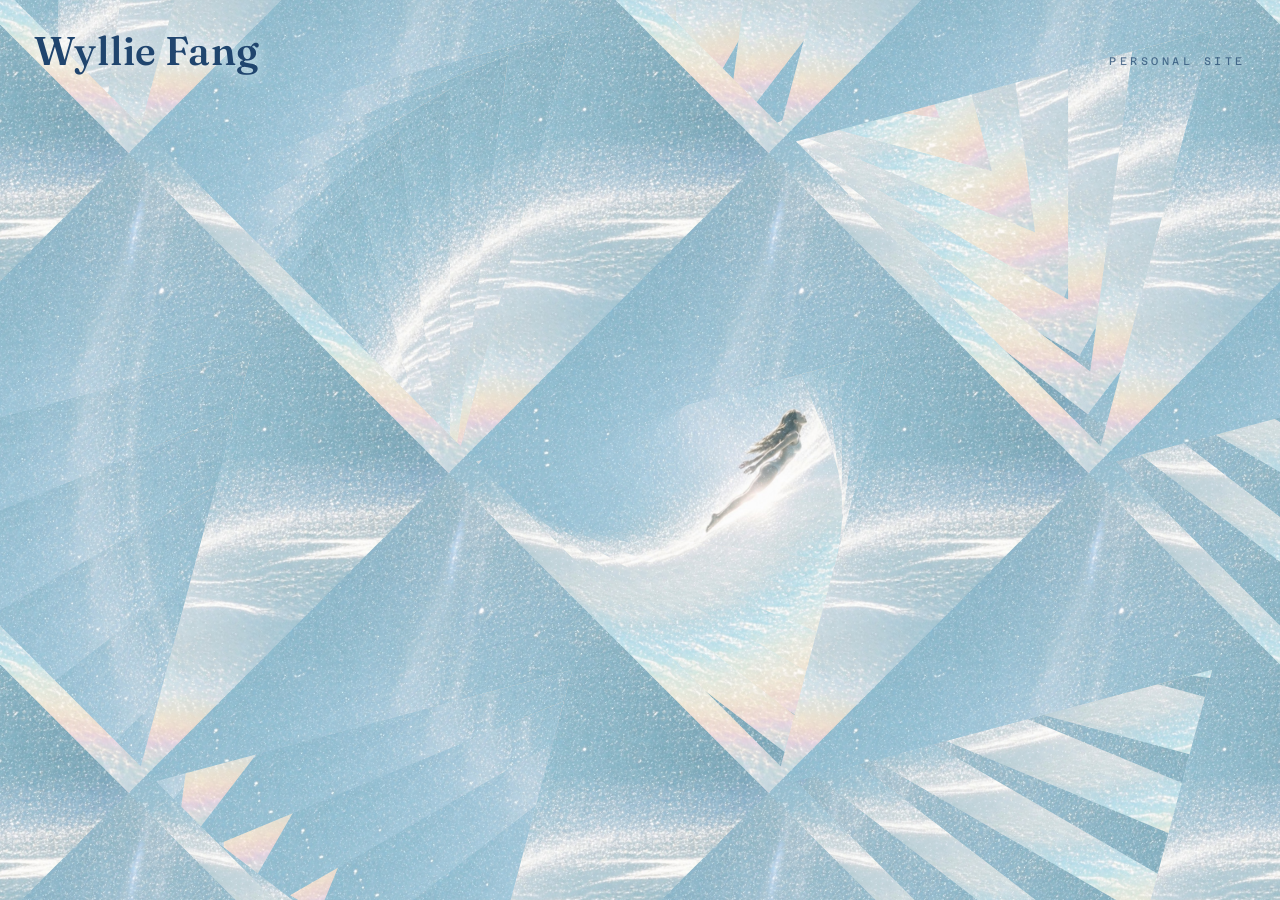
==== commit 7a87f771: "Version with moving index page" ====
--- a/index.html
+++ b/index.html
@@ -1,38 +1,299 @@
-<!DOCTYPE html>
+<!doctype html>
 <html lang="en">
-
 <head>
-  <meta charset="UTF-8">
-  <meta name="viewport" content="width=device-width, initial-scale=1.0">
-  <title>Wyllie Fang</title>
-  <link rel="stylesheet" href="style.css">
+<meta charset="utf-8">
+<meta name="viewport" content="width=device-width, initial-scale=1">
+<style>body{margin:0}img{max-width:100%}</style>
+<!--
+  Kaleidobird landing page. Infinite lattice movement (design A).
+  Everything embedded, no other files needed.
+  All the knobs live in the "tunable design constants" block below.
+  Note: switching SHEET_TWIST to Math.PI/2 gives the literal 90 degree
+  variant (design B), where the bottom sheet moves perpendicular to the
+  cursor and the top sheet ends up rotated 90 degrees.
+-->
 </head>
-
-<body class="is-cover">
-
-  <!-- 第一页：Cargo 的 Backdrop: Parallax
-       7 层倾斜图层 + 三角形 knockout 蒙版 + 285° 鼠标视差，
-       图层数、蒙版、旋转倾斜都在 assets/backdrop.js 的 CONFIG 里 -->
-
-  <main class="cover">
-
-    <div class="backdrop" data-backdrop></div>
-
-  </main>
-
-  <!-- 前景：脱离视差层，独立悬浮在最顶上，不受倾斜和位移影响
-       foreground — outside the parallax, pinned above everything -->
-
-  <a class="cover-badge" href="intro.html">
-    <span class="cover-badge-glyph" aria-hidden="true">&#8734;</span>
-    <span data-name-short>Wyllie Fang</span>
-    <span class="cover-badge-glyph" aria-hidden="true">&#8734;</span>
-  </a>
-
-  <script src="assets/backdrop.js"></script>
-  <script src="assets/data.js"></script>
-  <script src="assets/script.js"></script>
+<body>
+<title>Kaleidobird</title>
+<link rel="stylesheet" href="https://fonts.googleapis.com/css2?family=Fraunces:opsz,wght@9..144,560&family=Azeret+Mono:wght@400;500&display=swap">
+<style>
+  /* Single committed visual world: sunlit water. Every color painted explicitly. */
+  :root{
+    --ink:#20456e;
+    --ink-dim:rgba(32,69,110,.72);
+    --ground:#d6dade;
+    --accent:#e0854f;
+    --line:rgba(32,69,110,.28);
+  }
+  html{background:var(--ground);height:100%;overflow:hidden}
+  body{
+    background:var(--ground);
+    color:var(--ink);
+    font-family:'Azeret Mono',ui-monospace,'SFMono-Regular',Menlo,monospace;
+    height:100%;overflow:hidden;
+    cursor:crosshair;
+  }
+  #cv{position:fixed;inset:0;width:100vw;height:100vh;display:block;z-index:0}
+
+  header{
+    position:fixed;top:0;left:0;right:0;z-index:2;
+    display:flex;align-items:baseline;justify-content:space-between;
+    padding:26px 34px;pointer-events:none;
+  }
+  .name{
+    font-family:'Fraunces',Georgia,'Times New Roman',serif;
+    font-weight:560;font-size:clamp(26px,3.2vw,40px);letter-spacing:.01em;
+    color:var(--ink);text-shadow:0 1px 16px rgba(255,255,255,.85);
+  }
+  .name .dot{color:var(--accent)}
+  .tag{
+    font-size:11px;letter-spacing:.32em;text-transform:uppercase;
+    color:var(--ink-dim);text-shadow:0 1px 10px rgba(255,255,255,.85);
+  }
+
+  #hint{
+    position:fixed;left:50%;bottom:30px;transform:translateX(-50%);z-index:2;
+    font-size:11px;letter-spacing:.30em;text-transform:uppercase;
+    color:var(--ink-dim);text-shadow:0 1px 8px rgba(255,255,255,.8);
+    padding:10px 18px;border:1px solid var(--line);border-radius:999px;
+    background:rgba(255,255,255,.45);backdrop-filter:blur(6px);
+    transition:opacity 1.4s ease;pointer-events:none;white-space:nowrap;
+  }
+  #hint.gone{opacity:0}
+  @media (prefers-reduced-motion:reduce){ #hint{transition:none} }
+</style>
+
+<canvas id="cv"></canvas>
+
+<header>
+  <div class="name">Wyllie Fang</div>
+  <div class="tag">Personal site</div>
+</header>
+
+<script>
+(() => {
+"use strict";
+
+/* ================= tunable design constants =================
+   INFINITE LATTICE MOVEMENT (design A).
+   Seven sheets of the one picture. The bottom sheet is upright; each
+   sheet above is rotated a further 7.5 degrees, to 45 at the top. Every
+   sheet carries its cards on its OWN lattice: a square lattice of
+   spacing L, rotated with the sheet. Punches are cut into the cards at
+   every lattice point (none on the bottom sheet), tapered smallest at
+   the bottom.
+   Movement: the cursor drives a travel vector T. Each sheet moves by T
+   rotated by (its rotation minus 45 degrees): the top sheet follows the
+   cursor exactly, the bottom moves 45 degrees off, the sheets between
+   fan smoothly. Because each sheet's lattice is its motion map applied
+   to the stop lattice, EVERY time the top sheet completes a lattice
+   step, every sheet lands on its own lattice: a complete aligned stack
+   at every stop, with another card's swimmer in the well, repeating
+   forever in every direction. A soft magnet settles the travel onto
+   the nearest stop. Scroll wheel zooms. */
+const LAYERS       = 7;      // 6 punched sheets over 1 unpunched floor
+const SHEET_TWIST  = Math.PI/4;  // rotation accumulated from bottom (0) to the top sheet (45 degrees)
+const CARD_K       = 1.5;    // 1.5 images cover the screen height
+const LATTICE_K    = 1.0;    // lattice spacing as a fraction of the image WIDTH; 1.0 or less = no gaps
+const DRIFT_K      = 0.14;   // dragged drift, fraction of the small screen side
+const DRIFT_EASE   = 0.028;  // slow ease of the drift (the drag)
+const EASE         = 0.08;   // cursor smoothing per frame
+const IDLE_K       = 0.05;   // idle sway amplitude, fraction of the triangle size
+const SIZE_MIN_F   = 0.68;   // deepest punch as a fraction of the top one (never crops the swimmer)
+const SNAP_R_K     = 0.38;   // magnet radius, fraction of the lattice spacing
+const SNAP_W       = 0.75;   // magnet strength
+const ZOOM_MAX     = 3.2;    // scroll wheel zooms in up to this factor
+const ZOOM_SPEED   = 0.0012; // wheel sensitivity
+const TRI          = [[1,0],[-0.5,0.8660],[-0.5,-0.8660]];  // equilateral, pointing up in the picture
+const ORI          = -Math.PI/2;
+
+const reduceMotion = matchMedia('(prefers-reduced-motion: reduce)').matches;
+
+/* ================= setup ================= */
+const cv  = document.getElementById('cv');
+const ctx = cv.getContext('2d');
+const hint = document.getElementById('hint');
+
+const figImg = new Image();   // the one and only picture
+figImg.src = "[data-uri]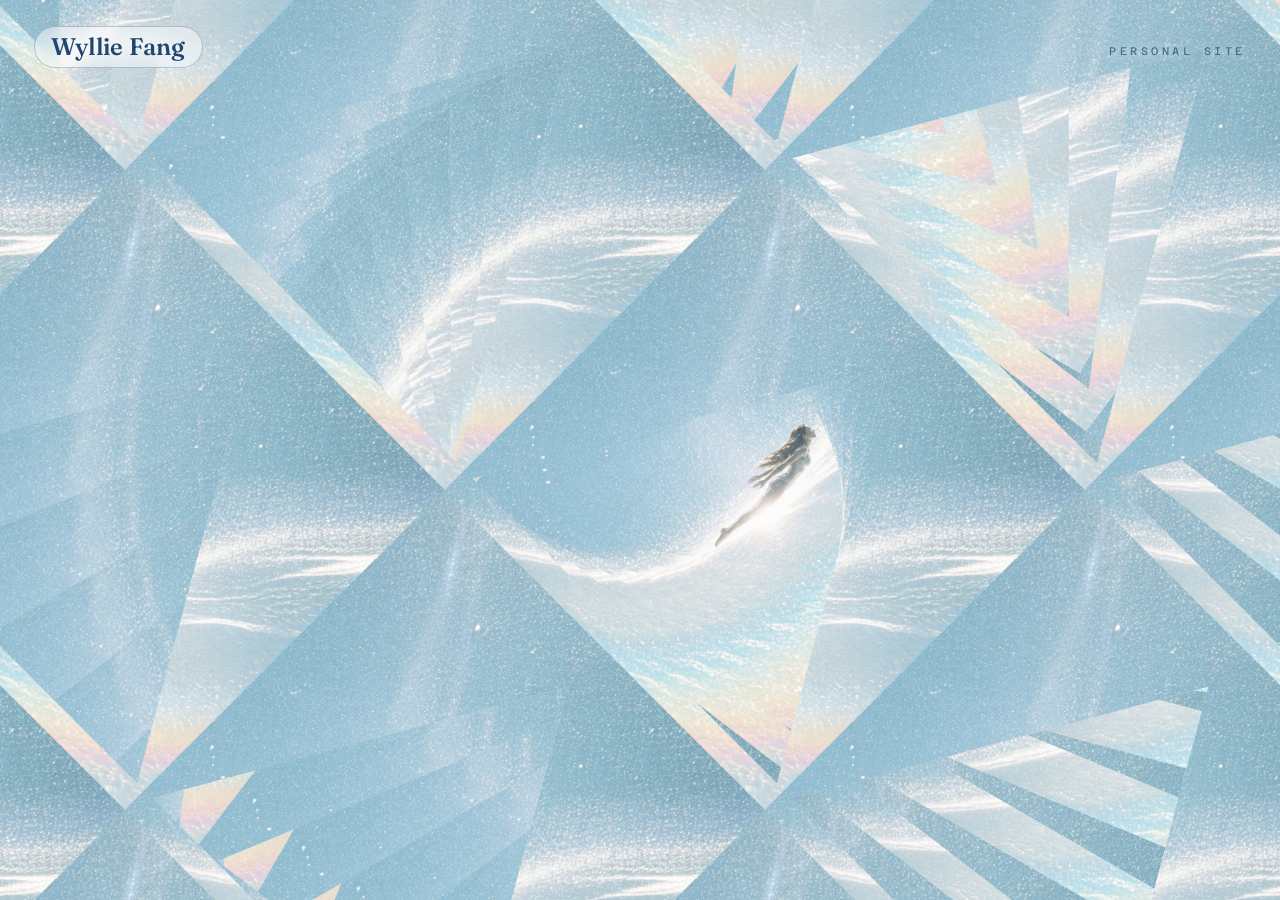
==== commit 5ba3dc2a: "first page" ====
--- a/index.html
+++ b/index.html
@@ -1,6 +1,5 @@
 <!doctype html>
-<html lang="en">
-<head>
+<html lang="en"<head>
 <meta charset="utf-8">
 <meta name="viewport" content="width=device-width, initial-scale=1">
 <style>body{margin:0}img{max-width:100%}</style>
@@ -42,8 +41,18 @@
   }
   .name{
     font-family:'Fraunces',Georgia,'Times New Roman',serif;
-    font-weight:560;font-size:clamp(26px,3.2vw,40px);letter-spacing:.01em;
+    font-weight:560;font-size:clamp(2px,1.9vw,24px);letter-spacing:.01em;
     color:var(--ink);text-shadow:0 1px 16px rgba(255,255,255,.85);
+    text-decoration:none;pointer-events:auto;
+    display:inline-block;line-height:1;
+    padding:8px 16px;border:1px solid var(--line);border-radius:999px;
+    background:rgba(255,255,255,.45);backdrop-filter:blur(6px);
+    transition:background .25s ease,color .25s ease,border-color .25s ease;
+  }
+  .name:hover,.name:focus-visible{
+    background:rgba(255,255,255,.85);
+    border-color:var(--accent);color:var(--ink);
+    box-shadow:0 0 0 4px rgba(139, 145, 233, 0.28);
   }
   .name .dot{color:var(--accent)}
   .tag{
@@ -66,7 +75,7 @@
 <canvas id="cv"></canvas>
 
 <header>
-  <div class="name">Wyllie Fang</div>
+  <a class="name" href="intro.html">Wyllie Fang</a>
   <div class="tag">Personal site</div>
 </header>
 
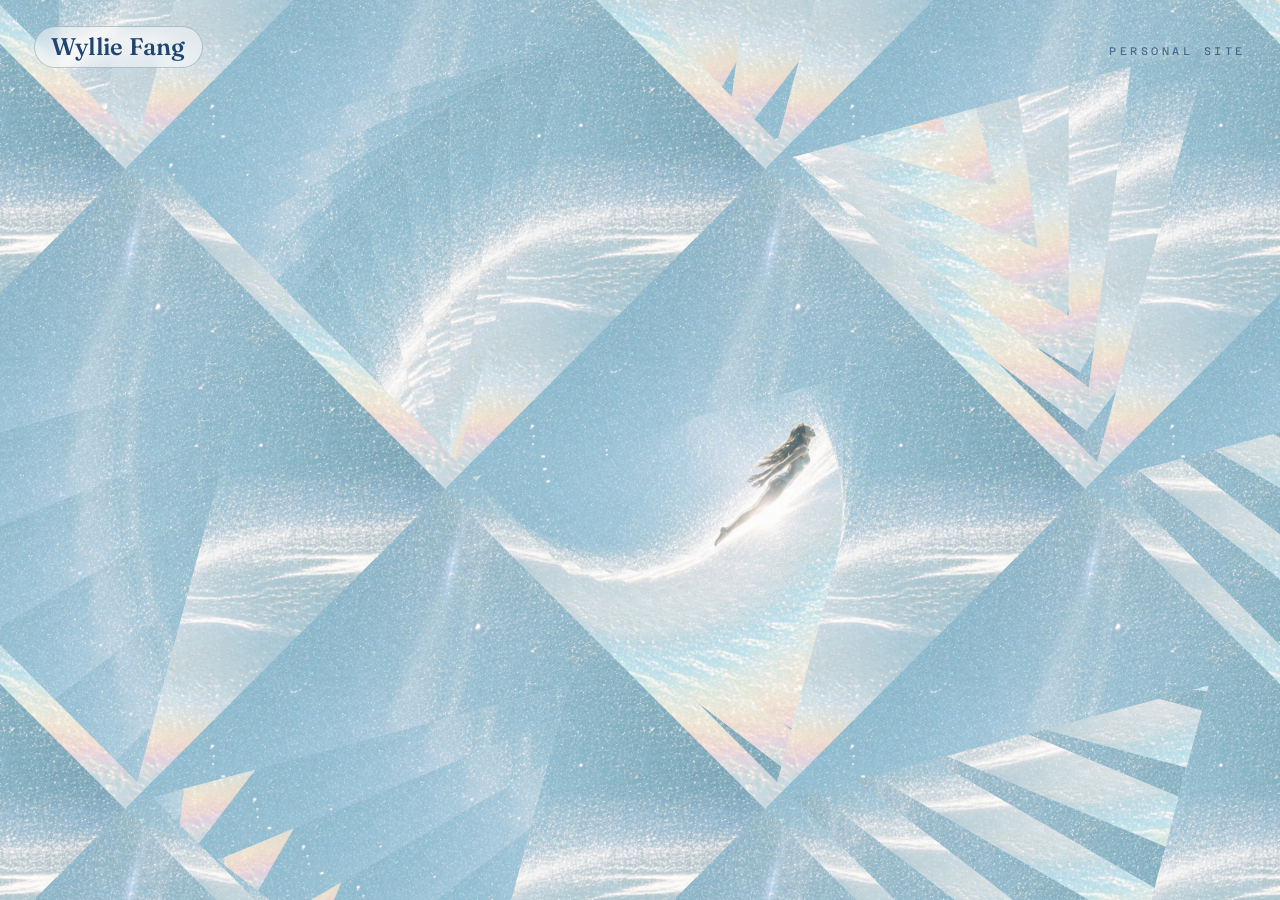
==== commit 9f296193: "update" ====
--- a/index.html
+++ b/index.html
@@ -75,7 +75,7 @@
 <canvas id="cv"></canvas>
 
 <header>
-  <a class="name" href="intro.html">Wyllie Fang</a>
+  <a class="name" href="outline.html">Wyllie Fang</a>
   <div class="tag">Personal site</div>
 </header>
 
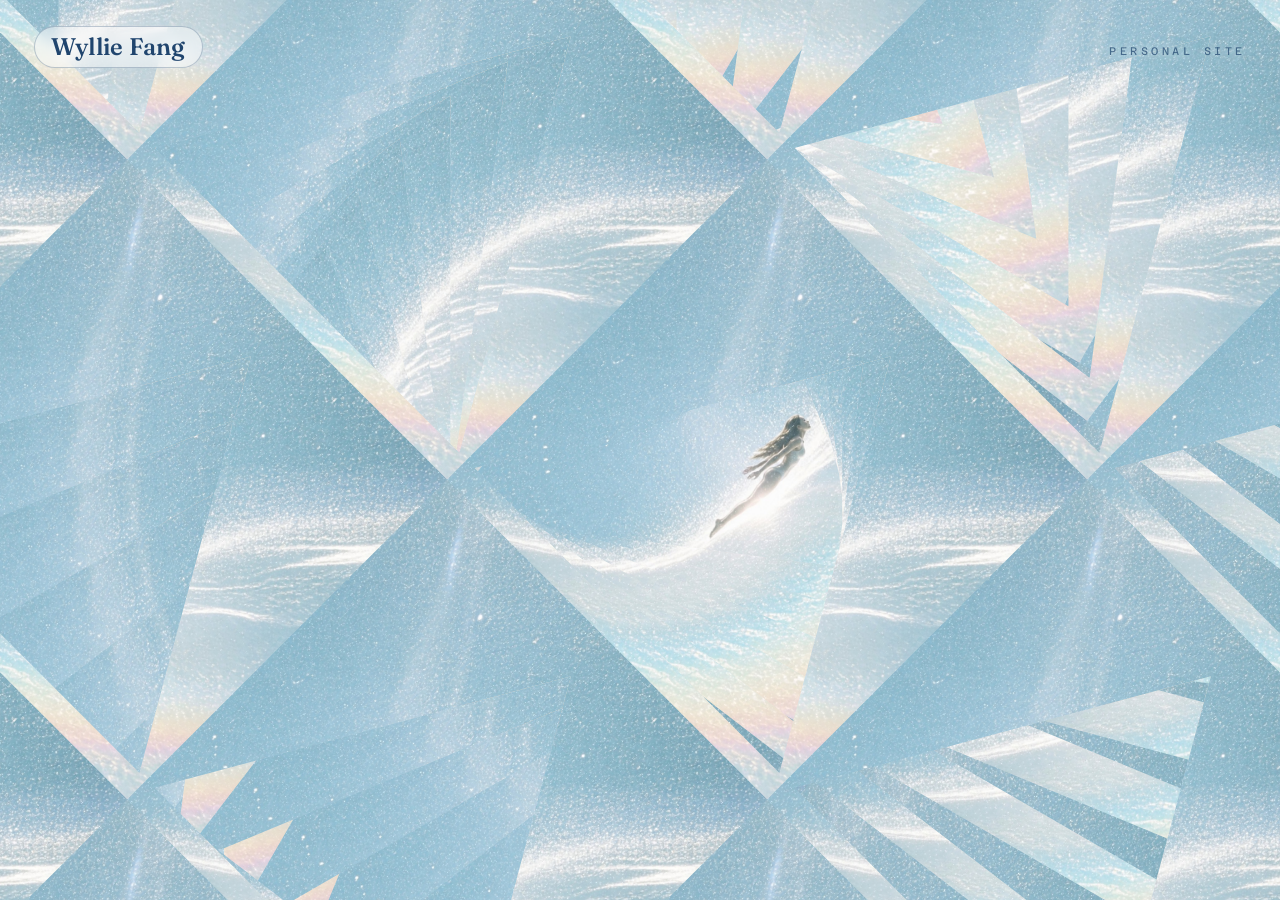
==== commit 98d64096: "modify annotation" ====
--- a/index.html
+++ b/index.html
@@ -3,17 +3,9 @@
 <meta charset="utf-8">
 <meta name="viewport" content="width=device-width, initial-scale=1">
 <style>body{margin:0}img{max-width:100%}</style>
-<!--
-  Kaleidobird landing page. Infinite lattice movement (design A).
-  Everything embedded, no other files needed.
-  All the knobs live in the "tunable design constants" block below.
-  Note: switching SHEET_TWIST to Math.PI/2 gives the literal 90 degree
-  variant (design B), where the bottom sheet moves perpendicular to the
-  cursor and the top sheet ends up rotated 90 degrees.
--->
 </head>
 <body>
-<title>Kaleidobird</title>
+<title>wyllie</title>
 <link rel="stylesheet" href="https://fonts.googleapis.com/css2?family=Fraunces:opsz,wght@9..144,560&family=Azeret+Mono:wght@400;500&display=swap">
 <style>
   /* Single committed visual world: sunlit water. Every color painted explicitly. */
